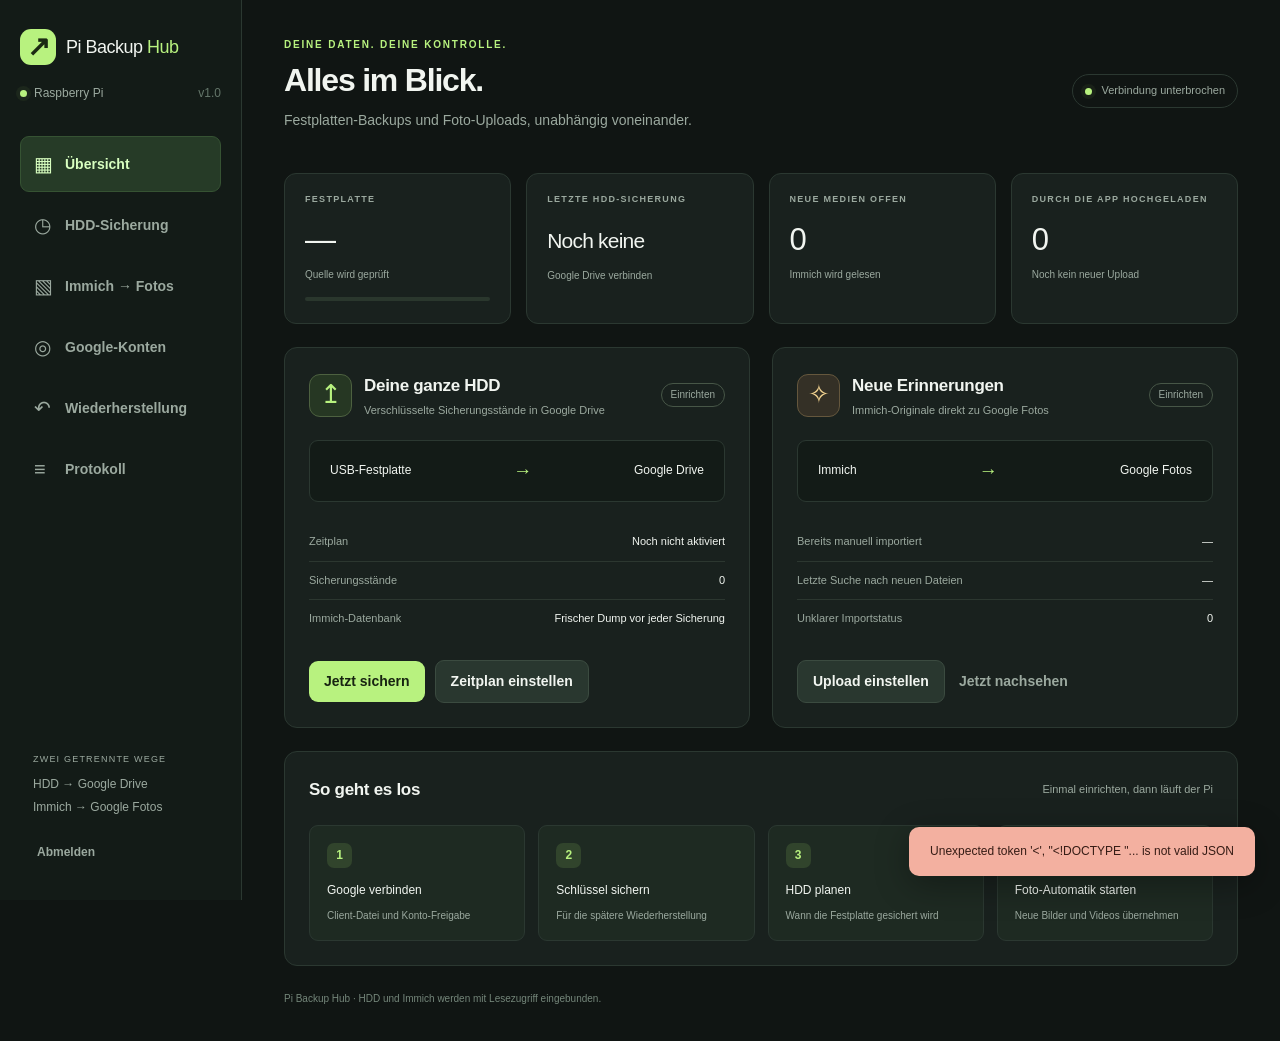
==== templates/index.html @ e3f818fd "Add Pi Backup Hub" ====
<!doctype html>
<html lang="de"><head><meta charset="utf-8"><meta name="viewport" content="width=device-width,initial-scale=1"><meta name="csrf-token" content="{{ csrf }}"><title>Pi Backup Hub</title><link rel="stylesheet" href="/static/style.css"><script src="/static/app.js" defer></script></head>
<body><div class="shell"><aside class="sidebar"><a class="brand" href="/"><span class="brand-mark small">↗</span><span>Pi Backup <b>Hub</b></span></a><div class="server-label"><span class="status-dot"></span> Raspberry Pi <span class="version">v1.0</span></div>
<nav aria-label="Hauptnavigation"><button class="nav-item active" data-tab="overview"><span>▦</span> Übersicht</button><button class="nav-item" data-tab="schedule"><span>◷</span> HDD-Sicherung</button><button class="nav-item" data-tab="photos"><span>▧</span> Immich → Fotos</button><button class="nav-item" data-tab="accounts"><span>◎</span> Google-Konten</button><button class="nav-item" data-tab="recovery"><span>↶</span> Wiederherstellung</button><button class="nav-item" data-tab="activity"><span>≡</span> Protokoll</button></nav>
<div class="sidebar-bottom"><div class="tiny">ZWEI GETRENNTE WEGE</div><p>HDD → Google Drive<br>Immich → Google Fotos</p><button class="text-button" id="logout">Abmelden</button></div></aside>
<main class="main"><header class="page-header"><div><p class="eyebrow">DEINE DATEN. DEINE KONTROLLE.</p><h1 id="page-title">Alles im Blick.</h1><p class="muted" id="page-subtitle">Festplatten-Backups und Foto-Uploads, unabhängig voneinander.</p></div><div class="live-pill"><span class="status-dot"></span><span id="live-status">Verbinde …</span></div></header>
<div id="global-error" class="notice danger" hidden></div>

<section class="tab active" id="tab-overview" aria-label="Übersicht"><div class="stats-grid"><article class="stat"><span class="stat-label">FESTPLATTE</span><strong id="disk-used">—</strong><small id="disk-label">Quelle wird geprüft</small><progress id="disk-progress" max="100" value="0"></progress></article><article class="stat"><span class="stat-label">LETZTE HDD-SICHERUNG</span><strong class="stat-date" id="last-backup">Noch keine</strong><small id="drive-status">Google Drive verbinden</small></article><article class="stat"><span class="stat-label">NEUE MEDIEN OFFEN</span><strong id="photos-pending">0</strong><small id="photos-queue-label">Immich wird gelesen</small></article><article class="stat"><span class="stat-label">DURCH DIE APP HOCHGELADEN</span><strong id="photos-done">0</strong><small id="photos-last">Noch kein neuer Upload</small></article></div>
<div class="two-columns"><article class="panel"><div class="panel-title"><span class="service-icon drive">↥</span><div><h2>Deine ganze HDD</h2><p class="muted">Verschlüsselte Sicherungsstände in Google Drive</p></div><span class="badge" id="drive-badge">Einrichten</span></div><div class="path-flow"><span>USB-Festplatte</span><span class="flow-arrow">→</span><span>Google Drive</span></div><dl class="details"><div><dt>Zeitplan</dt><dd id="schedule-summary">Noch nicht aktiviert</dd></div><div><dt>Sicherungsstände</dt><dd id="snapshot-count">0</dd></div><div><dt>Immich-Datenbank</dt><dd>Frischer Dump vor jeder Sicherung</dd></div></dl><div class="button-row"><button class="primary" data-job="backup" id="backup-now">Jetzt sichern</button><button class="secondary" data-goto="schedule">Zeitplan einstellen</button></div></article>
<article class="panel"><div class="panel-title"><span class="service-icon photos">✧</span><div><h2>Neue Erinnerungen</h2><p class="muted">Immich-Originale direkt zu Google Fotos</p></div><span class="badge" id="photos-badge">Einrichten</span></div><div class="path-flow"><span>Immich</span><span class="flow-arrow">→</span><span>Google Fotos</span></div><dl class="details"><div><dt>Bereits manuell importiert</dt><dd id="baseline-count">—</dd></div><div><dt>Letzte Suche nach neuen Dateien</dt><dd id="last-scan">—</dd></div><div><dt>Unklarer Importstatus</dt><dd id="review-count">0</dd></div></dl><div class="button-row"><button class="secondary" data-goto="photos">Upload einstellen</button><button class="text-button" id="scan-now">Jetzt nachsehen</button></div></article></div>
<article class="panel" id="running-panel" hidden><div class="section-heading"><h2>Aktuelle Aufgabe</h2><button class="danger-button" id="cancel-job">Abbrechen</button></div><p id="running-label"></p><progress id="job-progress" max="100" value="0"></progress><p class="tiny" id="job-progress-text"></p></article>
<article class="panel"><div class="section-heading"><h2>So geht es los</h2><span class="muted tiny">Einmal einrichten, dann läuft der Pi</span></div><div class="setup-steps"><button data-goto="accounts"><span class="step-number">1</span><b>Google verbinden</b><small>Client-Datei und Konto-Freigabe</small></button><button data-goto="recovery"><span class="step-number">2</span><b>Schlüssel sichern</b><small>Für die spätere Wiederherstellung</small></button><button data-goto="schedule"><span class="step-number">3</span><b>HDD planen</b><small>Wann die Festplatte gesichert wird</small></button><button data-goto="photos"><span class="step-number">4</span><b>Foto-Automatik starten</b><small>Neue Bilder und Videos übernehmen</small></button></div></article>
</section>

<section class="tab" id="tab-schedule" aria-label="HDD-Sicherung"><article class="panel"><div class="panel-title"><span class="service-icon drive">↥</span><div><h2>HDD → Google Drive</h2><p class="muted">Jeder Lauf erfasst neue und geänderte Dateien. Ältere Stände bleiben verfügbar.</p></div></div><div class="notice"><span>Quelle</span><code id="source-path">—</code><p>Die HDD wird vollständig gelesen. Zusätzlich werden die Immich-Datenbank, die aktuelle Immich-Konfiguration und die Einstellungen dieser App gesichert.</p></div>
<form id="drive-form"><div class="form-grid"><label class="switch-label full"><input type="checkbox" id="drive-enabled"><span>Geplante HDD-Sicherung aktivieren</span></label><label>Ordner in Google Drive<input id="drive-folder" required maxlength="180" placeholder="Pi-Backup-Hub"></label><label>Zeitzone<select id="timezone"><option>Europe/Berlin</option><option>Europe/Vienna</option><option>Europe/Zurich</option><option>UTC</option></select></label><label>Häufigkeit<select id="drive-schedule"><option value="daily">Täglich</option><option value="weekly">An ausgewählten Wochentagen</option><option value="interval">Alle X Stunden</option></select></label><label id="time-field">Uhrzeit<input id="drive-time" type="time" required></label><label id="interval-field" hidden>Abstand in Stunden<input id="drive-interval" type="number" min="1" max="720"></label><fieldset class="full weekdays" id="weekdays-field" hidden><legend>Wochentage</legend><label><input type="checkbox" value="0">Mo</label><label><input type="checkbox" value="1">Di</label><label><input type="checkbox" value="2">Mi</label><label><input type="checkbox" value="3">Do</label><label><input type="checkbox" value="4">Fr</label><label><input type="checkbox" value="5">Sa</label><label><input type="checkbox" value="6">So</label></fieldset><label>Maximaler Upload (Megabyte pro Sekunde)<input id="drive-limit" type="number" min="0" max="1048.576" step="any"><small>0 = ohne Begrenzung</small></label><label>Ausnahmen, ein Pfad oder Muster pro Zeile<textarea id="drive-exclude" rows="3" placeholder="Beispiel: Jellyfin/Temp/**"></textarea><small>Relativ zum Hauptverzeichnis der HDD. Leer = gesamte HDD.</small></label></div>
<details class="advanced"><summary>Aufbewahrung älterer Sicherungen</summary><p class="muted">Standardmäßig bleiben alle Stände erhalten. Mit dieser Option dürfen ältere Sicherungsstände nach einem erfolgreichen Lauf entfernt werden.</p><label class="switch-label"><input id="retention-enabled" type="checkbox"><span>Alte Sicherungsstände automatisch bereinigen</span></label><div class="form-grid three"><label>Tägliche Stände<input id="keep-daily" type="number" min="1" max="365"></label><label>Wöchentliche Stände<input id="keep-weekly" type="number" min="1" max="104"></label><label>Monatliche Stände<input id="keep-monthly" type="number" min="1" max="120"></label></div></details><div class="button-row"><button class="primary" type="submit">Zeitplan speichern</button><button class="secondary" type="button" data-job="backup">Jetzt sichern</button></div></form></article>
<article class="panel"><div class="section-heading"><h2>Drive-Speicher vorbereiten</h2><span class="badge" id="repository-badge">Noch nicht bereit</span></div><p class="muted">Verbinde zuerst dein Google-Konto und bewahre den Wiederherstellungsschlüssel außerhalb des Pi auf. Danach lässt sich der verschlüsselte Sicherungsspeicher anlegen.</p><div class="button-row"><button class="secondary" data-job="drive_test">Drive-Verbindung testen</button><button class="primary" data-job="init">Sicherungsspeicher vorbereiten</button><button class="text-button" data-goto="recovery">Zum Schlüssel →</button></div></article></section>

<section class="tab" id="tab-photos" aria-label="Immich zu Google Fotos"><div class="notice success"><b>Der vorhandene Bestand bleibt vorgemerkt.</b><p><span id="baseline-note">Die bereits manuell hochgeladenen Dateien</span> werden nicht erneut durch diese App hochgeladen. Neu hinzugekommene Dateien werden auch vor der Google-Anmeldung gesammelt. Google erlaubt der App keinen vollständigen Abgleich mit deinen manuell hochgeladenen Bildern.</p></div>
<article class="panel"><div class="panel-title"><span class="service-icon photos">✧</span><div><h2>Immer die neuen Originale</h2><p class="muted">Eigenständiger Upload, unabhängig vom HDD-Sicherungsplan</p></div></div><form id="photos-form"><div class="form-grid"><label class="switch-label full"><input id="photos-enabled" type="checkbox"><span>Neue Immich-Dateien automatisch zu Google Fotos hochladen</span></label><label>Nach neuen Dateien suchen<select id="photos-poll"><option value="15">Alle 15 Sekunden</option><option value="30">Alle 30 Sekunden</option><option value="60">Jede Minute</option><option value="120">Alle 2 Minuten</option><option value="300">Alle 5 Minuten</option><option value="600">Alle 10 Minuten</option></select></label><label>Maximaler Upload (Megabyte pro Sekunde)<input id="photos-limit" type="number" min="0" max="1048.576" step="any"><small>0 = ohne Begrenzung</small></label><label>Albumname in Google Fotos<input id="photos-album" maxlength="100" required></label><label class="switch-label"><input id="photos-videos" type="checkbox"><span>Auch Videos hochladen</span></label></div><div class="button-row"><button class="primary" type="submit">Foto-Automatik speichern</button><button class="secondary" type="button" id="photos-scan">Jetzt nachsehen</button></div></form><p class="tiny">Originaldateien werden nicht verändert. Unterbrochene Dateiübertragungen können fortgesetzt werden. Löschungen in Immich werden nicht nach Google Fotos übertragen.</p></article>
<article class="panel"><div class="section-heading"><h2>Upload-Warteschlange</h2><div class="button-row compact"><button class="secondary" id="retry-photos">Fehlgeschlagene erneut versuchen</button><button class="secondary" id="reconcile-photos">Google-Status abgleichen</button></div></div><div id="photos-progress-wrap" hidden><p id="photos-progress-label"></p><progress id="photos-progress" max="100" value="0"></progress></div><p class="tiny">Bei einer unklaren Import-Antwort wartet die App auf einen Abgleich, statt dieselbe Datei blind erneut anzulegen.</p><div class="table-wrap"><table><thead><tr><th>Datei</th><th>Status</th><th>Hinweis</th></tr></thead><tbody id="media-table"><tr><td colspan="3" class="empty">Noch keine neuen Dateien.</td></tr></tbody></table></div></article></section>

<section class="tab" id="tab-accounts" aria-label="Google-Konten"><article class="panel"><div class="section-heading"><h2>1. Eigenen Google-Client vorbereiten</h2><span class="badge" id="client-badge">Noch nicht eingerichtet</span></div><p class="muted">Dein Handy-Konto kann so bleiben. Die Anmeldung erfolgt einmal auf einem Computer mit dem Google-Konto, dessen Speicher du verwenden möchtest.</p><details class="guide" open><summary>Anleitung für die Google-Client-Datei</summary><ol><li>Öffne die <a href="https://console.cloud.google.com/projectcreate" target="_blank" rel="noopener noreferrer">Google Cloud Console</a> und erstelle ein eigenes Projekt, zum Beispiel „Pi Backup Hub“.</li><li>Aktiviere in diesem Projekt die <a href="https://console.cloud.google.com/apis/library/drive.googleapis.com" target="_blank" rel="noopener noreferrer">Google Drive API</a> und die <a href="https://console.cloud.google.com/apis/library/photoslibrary.googleapis.com" target="_blank" rel="noopener noreferrer">Photos Library API</a>.</li><li>Richte unter „Google Auth Platform“ den Zustimmungsbildschirm für deine eigene App ein. Falls das Projekt im Testmodus ist, füge dein gewünschtes Google-Konto als Testnutzer hinzu.</li><li>Erstelle unter „Clients“ einen OAuth-Client vom Typ <b>Desktop-App</b> und lade dessen JSON-Datei herunter.</li><li>Wähle diese Datei unten aus. Sie wird ausschließlich in deiner Backup-App gespeichert. Für Drive wird nur Zugriff auf Dateien angefordert, die diese App selbst erstellt.</li><li>Für den dauerhaften Betrieb muss die Google-App passend freigegeben sein. Im OAuth-Testmodus können Freigaben nach sieben Tagen ablaufen. Eventuelle Prüfungen und Zugriffsbeschränkungen zeigt Google im Projekt an.</li></ol></details><label class="file-label">Google-Client-JSON auswählen<input id="client-file" type="file" accept=".json,application/json"></label><p class="tiny" id="client-info"></p></article>
<div class="two-columns"><article class="panel"><div class="panel-title"><span class="service-icon drive">↥</span><div><h2>2. Google Drive verbinden</h2><p class="muted" id="drive-account">Noch kein Konto verbunden</p></div></div><p>Hier werden die verschlüsselten HDD-Sicherungen gespeichert.</p><button class="primary oauth-button" data-purpose="drive">Anmeldehelfer herunterladen</button><button class="text-button disconnect" data-purpose="drive">Verbindung trennen</button></article><article class="panel"><div class="panel-title"><span class="service-icon photos">✧</span><div><h2>3. Google Fotos verbinden</h2><p class="muted" id="photos-account">Noch kein Konto verbunden</p></div></div><p>Hier landen neue Immich-Fotos und -Videos in Originalqualität.</p><button class="primary oauth-button" data-purpose="photos">Anmeldehelfer herunterladen</button><button class="text-button disconnect" data-purpose="photos">Verbindung trennen</button></article></div>
<div class="notice"><b>Den heruntergeladenen Anmeldehelfer auf diesem Computer mit Python 3 öffnen.</b><p>Er öffnet deinen normalen Browser für die Google-Freigabe. Dein Google-Passwort wird ausschließlich bei Google eingegeben. Nach erfolgreicher Anmeldung erscheint die Verbindung hier automatisch. Du kannst für beide Verbindungen dasselbe Google-Konto mit deinem zusätzlichen Speicher auswählen.</p></div></section>

<section class="tab" id="tab-recovery" aria-label="Wiederherstellung"><article class="panel"><div class="panel-title"><span class="service-icon key">◇</span><div><h2>Dein Wiederherstellungsschlüssel</h2><p class="muted">Außerhalb des Raspberry Pi aufbewahren</p></div><span class="badge" id="key-badge">Noch bestätigen</span></div><p>Die Drive-Sicherungen sind verschlüsselt. Mit diesem Schlüssel kannst du sie später auf einem anderen Rechner öffnen. Ohne ihn lassen sie sich nicht entschlüsseln.</p><div class="button-row"><a class="button primary" href="/api/recovery-key" download>Schlüssel herunterladen</a><button class="secondary" id="key-saved">Ich habe den Schlüssel separat gespeichert</button></div></article>
<article class="panel"><div class="section-heading"><h2>Sicherungsstände</h2><div class="button-row compact"><button class="secondary" data-job="snapshots">Liste aktualisieren</button><button class="secondary" data-job="check">Backup prüfen</button><button class="secondary" data-job="restore_test">Testweise zurückholen</button></div></div><p class="muted">„Testweise zurückholen“ lädt nur den Immich-Datenbank-Dump in einen neuen Testordner auf dem Pi und prüft das Archiv. Es wird keine laufende Datenbank überschrieben.</p><p class="tiny" id="last-check"></p><div class="table-wrap"><table><thead><tr><th>Datum</th><th>Stand</th><th>Gerät</th></tr></thead><tbody id="snapshots-table"><tr><td colspan="3" class="empty">Noch keine Sicherungsstände geladen.</td></tr></tbody></table></div></article>
<article class="panel"><h2>App-Passwort ändern</h2><form id="password-form"><div class="form-grid"><label>Bisheriges Passwort<input id="current-password" type="password" autocomplete="current-password" required></label><label>Neues Passwort<input id="new-password" type="password" autocomplete="new-password" minlength="12" maxlength="200" required></label></div><button class="secondary" type="submit">Passwort ändern</button></form></article></section>

<section class="tab" id="tab-activity" aria-label="Protokoll"><article class="panel"><div class="section-heading"><h2>Aufgabenverlauf</h2><button class="secondary" id="refresh-state">Aktualisieren</button></div><div class="table-wrap"><table><thead><tr><th>Aufgabe</th><th>Status</th><th>Zeit</th><th>Ergebnis</th></tr></thead><tbody id="jobs-table"></tbody></table></div></article><article class="panel"><div class="section-heading"><h2>Protokoll</h2><button class="secondary" id="refresh-logs">Neu laden</button></div><pre id="log-output" class="log-output">Noch keine Einträge geladen.</pre></article></section>
<footer>Pi Backup Hub · HDD und Immich werden mit Lesezugriff eingebunden. <span id="footer-time"></span></footer></main></div><div class="toast" id="toast" role="status" hidden></div></body></html>
---- static/style.css ----
:root{color-scheme:dark;--bg:#101513;--panel:#19211e;--panel2:#1e2823;--line:#2b3831;--text:#f1f5f0;--muted:#9ba99f;--accent:#b8f27f;--accent2:#d8ffc0;--red:#ffb1a5;--amber:#f1d393}*{box-sizing:border-box}body{margin:0;font-family:Inter,"Segoe UI",Arial,sans-serif;background:var(--bg);color:var(--text);font-size:14px;line-height:1.6}a{color:var(--accent);text-decoration:none}a:hover{text-decoration:underline}button,input,select,textarea{font:inherit}button,.button{cursor:pointer;border:0;border-radius:9px;padding:10px 15px;display:inline-flex;align-items:center;justify-content:center;gap:9px;font-weight:600;line-height:1.5;transition:background .15s,color .15s}button:disabled{opacity:.4;cursor:not-allowed}button:hover:not(:disabled),.button:hover{filter:brightness(1.08);text-decoration:none}button:focus-visible,a:focus-visible,input:focus-visible,select:focus-visible,textarea:focus-visible{outline:2px solid var(--accent);outline-offset:3px}.primary{background:var(--accent);color:#172311}.secondary{background:#29372f;color:var(--text);border:1px solid #3b4b40}.text-button{background:transparent;color:var(--muted);padding-left:4px;padding-right:4px}.danger-button{background:#422b26;color:var(--red);border:1px solid #765048}.wide{width:100%}.shell{display:flex;min-height:100vh}.sidebar{width:242px;flex:0 0 242px;background:#131b17;border-right:1px solid var(--line);padding:29px 20px;position:fixed;inset:0 auto 0 0;display:flex;flex-direction:column}.brand{display:flex;align-items:center;gap:10px;color:var(--text);font-size:18px;letter-spacing:-.5px}.brand:hover{text-decoration:none}.brand b{font-weight:400;color:var(--accent)}.brand-mark{height:52px;width:52px;border-radius:15px;background:var(--accent);color:#1b2a13;font-size:38px;font-weight:700;display:flex;align-items:center;justify-content:center;line-height:1}.brand-mark.small{height:36px;width:36px;border-radius:11px;font-size:28px}.server-label{display:flex;align-items:center;gap:7px;color:var(--muted);font-size:12px;margin:19px 0 33px}.status-dot{display:inline-block;height:7px;width:7px;flex-shrink:0;background:var(--accent);border-radius:50%;box-shadow:0 0 0 4px #b8f27f0d}.version{margin-left:auto;color:#64766a}nav{display:flex;flex-direction:column;gap:5px}.nav-item{background:none;color:var(--muted);text-align:left;justify-content:flex-start;padding:12px 13px;border:1px solid transparent}.nav-item span{font-size:20px;width:22px;font-weight:400}.nav-item.active{color:var(--accent2);background:#263b27;border-color:#365333}.nav-item:hover{background:#202c24}.sidebar-bottom{margin-top:auto;padding:25px 13px 0;color:var(--muted);font-size:12px}.sidebar-bottom .tiny{font-size:9px;letter-spacing:1.2px}.sidebar-bottom p{line-height:1.9}.main{margin-left:242px;width:calc(100% - 242px);max-width:1640px;padding:37px 42px 20px}.page-header{display:flex;justify-content:space-between;gap:20px;align-items:center;margin-bottom:28px}.eyebrow{font-size:10px;letter-spacing:1.8px;color:var(--accent);font-weight:700;margin:0 0 7px}h1{font-size:32px;letter-spacing:-1.2px;line-height:1.25;margin:0 0 9px;font-weight:600}h2{font-size:17px;letter-spacing:-.3px;margin:0 0 3px;font-weight:600}p{margin:6px 0 14px}.muted{color:var(--muted)}.tiny{font-size:11px;color:var(--muted);line-height:1.7}.live-pill{display:flex;align-items:center;gap:9px;white-space:nowrap;border:1px solid var(--line);padding:7px 12px;border-radius:30px;font-size:11px;color:var(--muted)}.tab{display:none}.tab.active{display:block}.stats-grid{display:grid;grid-template-columns:repeat(4,minmax(0,1fr));gap:15px;margin-bottom:23px}.stat{background:var(--panel);border:1px solid var(--line);border-radius:12px;padding:18px 20px;min-height:147px}.stat-label{font-size:9px;letter-spacing:1.3px;color:var(--muted);display:block;font-weight:600}.stat strong{display:block;font-size:31px;line-height:1.25;font-weight:500;letter-spacing:-.8px;margin:14px 0 7px}.stat strong.stat-date{font-size:21px;line-height:1.9}.stat small{display:block;color:var(--muted);font-size:10px}.stat progress{height:4px;margin-top:12px}.two-columns{display:grid;grid-template-columns:1fr 1fr;gap:22px}.panel{border:1px solid var(--line);border-radius:13px;background:var(--panel);padding:24px;margin-bottom:23px;min-width:0}.panel-title{display:flex;align-items:center;gap:12px;margin-bottom:21px}.panel-title>div{min-width:0}.panel-title p{font-size:11px;line-height:1.5;margin:3px 0 0}.service-icon{height:43px;width:43px;flex-shrink:0;display:flex;align-items:center;justify-content:center;border:1px solid #4d6140;border-radius:11px;color:var(--accent);font-size:26px;background:#263723}.service-icon.photos{background:#343026;color:#f2d390;border-color:#65573d}.service-icon.key{background:#2d2a3c;color:#d6c3ff;border-color:#53496c}.badge{margin-left:auto;border:1px solid #475647;border-radius:25px;padding:3px 9px;font-size:10px;white-space:nowrap;color:var(--muted);font-weight:500}.badge.good{background:#2c4325;color:var(--accent2);border-color:#4e703a}.badge.warn{background:#423a25;color:var(--amber);border-color:#6b5c33}.path-flow{display:flex;align-items:center;justify-content:space-between;background:#131b17;border:1px solid var(--line);border-radius:9px;padding:15px 20px;font-size:12px;margin-bottom:21px}.flow-arrow{font-size:19px;color:var(--accent)}.details{margin:0 0 22px;font-size:11px}.details>div{display:flex;justify-content:space-between;gap:15px;border-bottom:1px solid #2c3730;padding:10px 0}.details>div:last-child{border:0}.details dt{color:var(--muted)}.details dd{margin:0;text-align:right}.button-row{display:flex;align-items:center;flex-wrap:wrap;gap:10px}.compact{gap:7px}.compact button{padding:7px 10px;font-size:11px}.section-heading{display:flex;align-items:center;justify-content:space-between;gap:18px;margin-bottom:15px}.section-heading h2{margin:0}.setup-steps{display:grid;grid-template-columns:repeat(4,1fr);gap:13px;margin-top:22px}.setup-steps button{flex-direction:column;align-items:flex-start;background:#1e2a22;color:var(--text);padding:17px;border:1px solid var(--line);text-align:left}.step-number{height:25px;width:25px;border-radius:7px;background:#31442c;color:var(--accent);font-size:12px;display:flex;align-items:center;justify-content:center;margin-bottom:4px}.setup-steps b{font-size:12px;font-weight:500}.setup-steps small{font-size:10px;color:var(--muted);font-weight:400}.notice{border:1px solid #3d5546;background:#1d3025;border-radius:10px;padding:15px 18px;margin-bottom:23px;font-size:12px;color:#c8dacb}.notice span{display:block;color:var(--muted);font-size:10px;text-transform:uppercase;letter-spacing:1px}.notice code{display:block;word-break:break-all;color:var(--text);padding-top:3px}.notice p:last-child{margin-bottom:0}.notice.danger{border-color:#795046;background:#3d2824;color:var(--red)}.notice.success{border-color:#4b6242;background:#233322}.form-grid{display:grid;grid-template-columns:1fr 1fr;gap:20px 25px;margin:23px 0}.form-grid.three{grid-template-columns:repeat(3,1fr)}label{display:flex;flex-direction:column;gap:7px;font-size:12px;color:#d4dfd5}input,select,textarea{background:#101914;border:1px solid #3a4a3f;border-radius:7px;color:var(--text);padding:10px 12px;width:100%;min-width:0}input:disabled,select:disabled{opacity:.5}label small{color:var(--muted);font-size:10px}input[type=checkbox]{width:16px;height:16px;accent-color:var(--accent);margin:0;flex-shrink:0}.switch-label{display:flex;flex-direction:row;align-items:center;gap:11px;padding:8px 0}.full{grid-column:1/-1}textarea{resize:vertical}fieldset{border:1px solid var(--line);border-radius:8px;padding:13px 15px}.weekdays{display:flex;gap:20px;flex-wrap:wrap}.weekdays label{display:flex;align-items:center;flex-direction:row;gap:8px}legend{font-size:11px;color:var(--muted);padding:0 6px}.advanced{border-top:1px solid var(--line);padding-top:17px;margin-bottom:22px}summary{cursor:pointer;font-weight:500;font-size:12px}.advanced p{font-size:11px}.guide{background:#131c17;padding:16px 20px;border:1px solid var(--line);border-radius:9px;margin:18px 0 21px}.guide ol{padding-left:21px;font-size:12px;color:#bccac0}.guide li{padding-left:5px;margin:10px 0}.file-label{max-width:600px}.file-label input{margin-top:4px}.table-wrap{overflow-x:auto}table{width:100%;border-collapse:collapse;font-size:11px}th{text-align:left;color:var(--muted);font-size:9px;text-transform:uppercase;letter-spacing:1px;font-weight:500;padding:10px 12px;border-bottom:1px solid var(--line)}td{border-bottom:1px solid #28342c;padding:13px 12px;vertical-align:top;max-width:480px;overflow-wrap:anywhere}tr:last-child td{border:0}.empty{text-align:center;color:var(--muted);padding:26px}.log-output{background:#101713;color:#b6d0b8;border:1px solid #2c3d2f;padding:16px;border-radius:9px;max-height:560px;overflow:auto;white-space:pre-wrap;overflow-wrap:anywhere;font-size:11px;line-height:1.9}.status-text.success,.status-text.uploaded{color:var(--accent)}.status-text.failed,.status-text.unsupported,.status-text.needs_review{color:var(--red)}.status-text.running,.status-text.retry,.status-text.uploading{color:var(--amber)}progress{width:100%;height:7px;border:0;border-radius:10px;overflow:hidden;background:#2a372d}progress::-webkit-progress-bar{background:#2a372d}progress::-webkit-progress-value{background:var(--accent);border-radius:10px}progress::-moz-progress-bar{background:var(--accent)}footer{font-size:10px;color:#74867a;padding:2px 0 14px;display:flex;gap:15px;justify-content:space-between}.toast{position:fixed;bottom:24px;right:25px;max-width:440px;background:var(--accent);color:#1a2a13;padding:15px 21px;border-radius:10px;box-shadow:0 8px 35px #0005;font-size:12px;z-index:5}.toast.error{background:#f3b0a0;color:#361c15}.login-page{display:flex;align-items:center;justify-content:center;min-height:100vh;background:radial-gradient(ellipse at 50% 0%,#28442b44,transparent 60%),var(--bg);padding:24px}.login-card{max-width:430px;width:100%;border:1px solid var(--line);padding:36px;border-radius:18px;background:#17201b}.login-card .brand-mark{margin-bottom:25px}.login-card h1{font-size:30px}.login-card .muted{font-size:12px;margin-bottom:25px}.login-card form{display:grid;gap:17px}.login-card .tiny{margin:22px 0 0}.form-error{font-size:12px;color:var(--red);margin:0}[hidden]{display:none!important}@media(min-width:1600px){.main{padding-top:45px}}@media(max-width:1180px){.sidebar{width:208px;flex-basis:208px;padding:27px 14px}.main{margin-left:208px;width:calc(100% - 208px);padding:30px 25px}.stats-grid{grid-template-columns:1fr 1fr}.panel-title{gap:9px}.panel-title .badge{font-size:9px;padding:3px 6px}.two-columns{gap:15px}.panel{padding:20px}.setup-steps{grid-template-columns:1fr 1fr}}@media(max-width:800px){.sidebar{position:relative;width:100%;padding:17px 20px;border-right:0;border-bottom:1px solid var(--line)}.shell{display:block}.brand{font-size:19px}.server-label,.sidebar-bottom{display:none}nav{margin-top:17px;display:flex;flex-direction:row;overflow-x:auto;gap:4px}.nav-item{white-space:nowrap;font-size:11px;padding:8px 10px}.nav-item span{display:none}.main{margin:0;width:100%;padding:27px 19px}.page-header{align-items:flex-start;margin-bottom:24px}h1{font-size:27px}.page-header .muted{font-size:11px}.live-pill{font-size:9px;padding:6px 9px;margin-top:3px}.two-columns{grid-template-columns:1fr;gap:0}.stat{padding:15px;min-height:132px}.stat strong{font-size:28px}.stat strong.stat-date{font-size:18px}.section-heading{flex-wrap:wrap}.form-grid{grid-template-columns:1fr;gap:17px}.form-grid.three{grid-template-columns:1fr 1fr 1fr}.panel-title p{font-size:10px}.panel-title h2{font-size:15px}.setup-steps{gap:9px}.setup-steps button{padding:13px}.stats-grid{gap:10px}.badge{font-size:9px}.button-row{gap:8px}.button-row button,.button{font-size:11px}footer{display:block;font-size:9px}.toast{left:19px;right:19px;bottom:18px;max-width:none}.weekdays{gap:13px}.guide{padding:14px}.guide ol{padding-left:17px}.login-card{padding:28px}}

.stat strong .storage-unit{display:block;font-size:13px;line-height:1.4;letter-spacing:0;color:var(--muted);margin-top:3px}
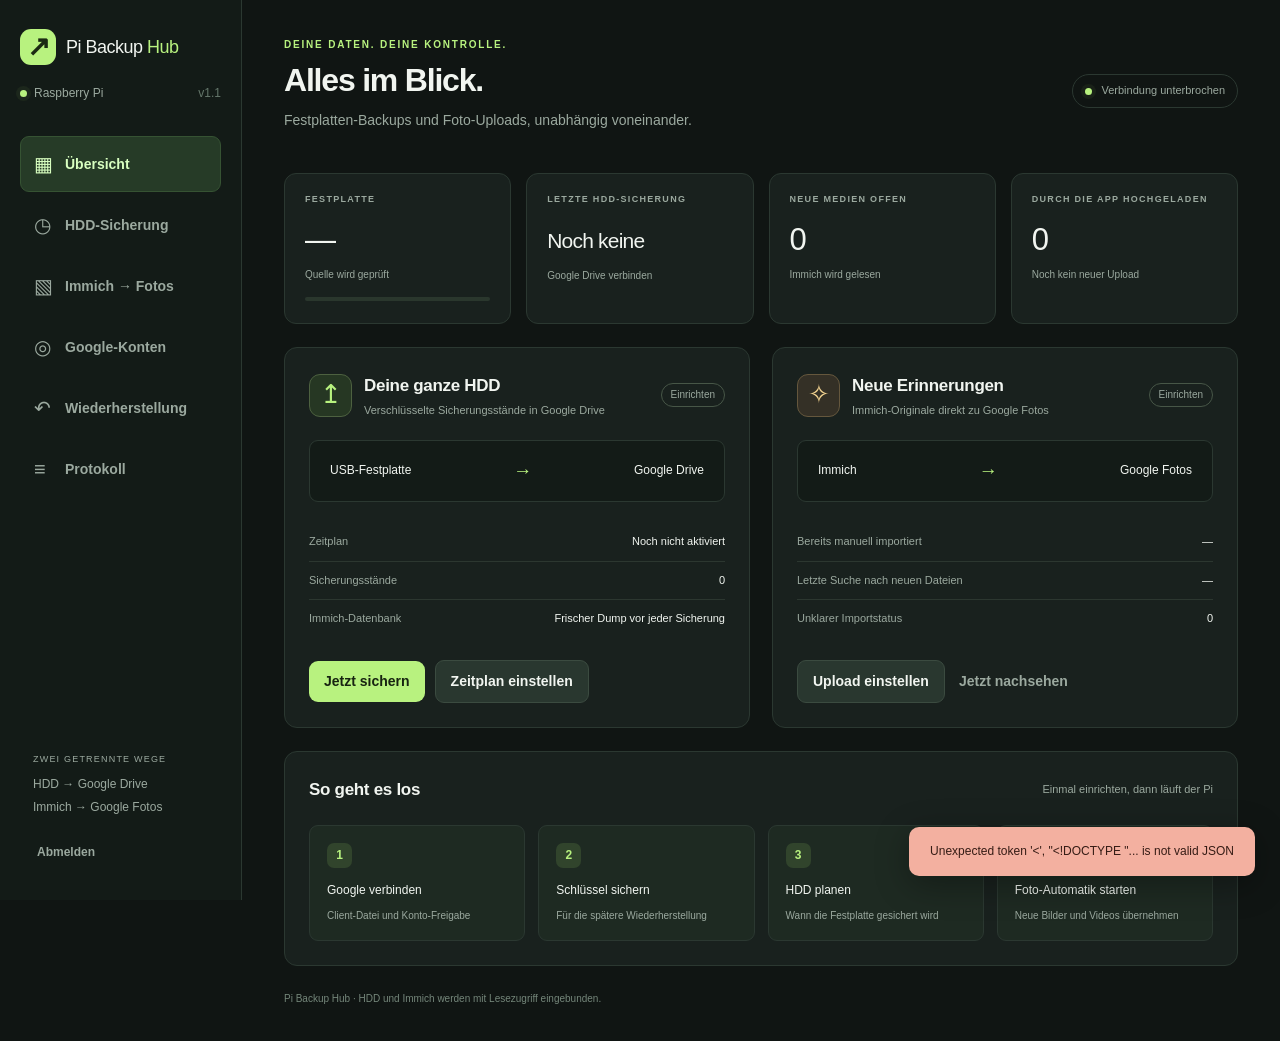
==== commit 7914c3dc: "Add backup progress estimates and pause controls" ====
--- a/templates/index.html
+++ b/templates/index.html
@@ -1,15 +1,20 @@
 <!doctype html>
-<html lang="de"><head><meta charset="utf-8"><meta name="viewport" content="width=device-width,initial-scale=1"><meta name="csrf-token" content="{{ csrf }}"><title>Pi Backup Hub</title><link rel="stylesheet" href="/static/style.css"><script src="/static/app.js" defer></script></head>
-<body><div class="shell"><aside class="sidebar"><a class="brand" href="/"><span class="brand-mark small">↗</span><span>Pi Backup <b>Hub</b></span></a><div class="server-label"><span class="status-dot"></span> Raspberry Pi <span class="version">v1.0</span></div>
+<html lang="de"><head><meta charset="utf-8"><meta name="viewport" content="width=device-width,initial-scale=1"><meta name="csrf-token" content="{{ csrf }}"><title>Pi Backup Hub</title><link rel="stylesheet" href="/static/style.css"><script src="/static/progress.js" defer></script><script src="/static/app.js" defer></script></head>
+<body><div class="shell"><aside class="sidebar"><a class="brand" href="/"><span class="brand-mark small">↗</span><span>Pi Backup <b>Hub</b></span></a><div class="server-label"><span class="status-dot"></span> Raspberry Pi <span class="version">v1.1</span></div>
 <nav aria-label="Hauptnavigation"><button class="nav-item active" data-tab="overview"><span>▦</span> Übersicht</button><button class="nav-item" data-tab="schedule"><span>◷</span> HDD-Sicherung</button><button class="nav-item" data-tab="photos"><span>▧</span> Immich → Fotos</button><button class="nav-item" data-tab="accounts"><span>◎</span> Google-Konten</button><button class="nav-item" data-tab="recovery"><span>↶</span> Wiederherstellung</button><button class="nav-item" data-tab="activity"><span>≡</span> Protokoll</button></nav>
 <div class="sidebar-bottom"><div class="tiny">ZWEI GETRENNTE WEGE</div><p>HDD → Google Drive<br>Immich → Google Fotos</p><button class="text-button" id="logout">Abmelden</button></div></aside>
 <main class="main"><header class="page-header"><div><p class="eyebrow">DEINE DATEN. DEINE KONTROLLE.</p><h1 id="page-title">Alles im Blick.</h1><p class="muted" id="page-subtitle">Festplatten-Backups und Foto-Uploads, unabhängig voneinander.</p></div><div class="live-pill"><span class="status-dot"></span><span id="live-status">Verbinde …</span></div></header>
 <div id="global-error" class="notice danger" hidden></div>
 
 <section class="tab active" id="tab-overview" aria-label="Übersicht"><div class="stats-grid"><article class="stat"><span class="stat-label">FESTPLATTE</span><strong id="disk-used">—</strong><small id="disk-label">Quelle wird geprüft</small><progress id="disk-progress" max="100" value="0"></progress></article><article class="stat"><span class="stat-label">LETZTE HDD-SICHERUNG</span><strong class="stat-date" id="last-backup">Noch keine</strong><small id="drive-status">Google Drive verbinden</small></article><article class="stat"><span class="stat-label">NEUE MEDIEN OFFEN</span><strong id="photos-pending">0</strong><small id="photos-queue-label">Immich wird gelesen</small></article><article class="stat"><span class="stat-label">DURCH DIE APP HOCHGELADEN</span><strong id="photos-done">0</strong><small id="photos-last">Noch kein neuer Upload</small></article></div>
+<article class="panel backup-progress-panel" id="running-panel" hidden>
+<div class="section-heading"><div><p class="eyebrow">AKTUELLE AUFGABE</p><h2 id="running-label">HDD sichern</h2></div><div class="button-row"><button class="secondary" id="pause-job">Pausieren</button><button class="primary" id="resume-job" hidden>Fortsetzen</button><button class="danger-button" id="cancel-job">Abbrechen</button></div></div>
+<div class="backup-progress-heading"><strong id="job-percent">—</strong><span class="badge" id="job-phase">Wird vorbereitet</span></div>
+<progress id="job-progress" max="100" value="0" aria-label="Fortschritt der Sicherung"></progress><p class="tiny" id="job-progress-text"></p>
+<div class="backup-metrics" id="backup-metrics"><div><span>Upload der App</span><strong id="backup-speed">—</strong><small>Megabyte pro Sekunde · inkl. Foto-Uploads</small></div><div><span>Restzeit · geschätzt</span><strong id="backup-remaining">Wird berechnet</strong></div><div><span>Voraussichtlich fertig</span><strong id="backup-finish">Wird berechnet</strong></div><div><span>Quelldaten verarbeitet</span><strong id="backup-processed">—</strong></div></div>
+<p class="tiny" id="backup-note" role="status"></p></article>
 <div class="two-columns"><article class="panel"><div class="panel-title"><span class="service-icon drive">↥</span><div><h2>Deine ganze HDD</h2><p class="muted">Verschlüsselte Sicherungsstände in Google Drive</p></div><span class="badge" id="drive-badge">Einrichten</span></div><div class="path-flow"><span>USB-Festplatte</span><span class="flow-arrow">→</span><span>Google Drive</span></div><dl class="details"><div><dt>Zeitplan</dt><dd id="schedule-summary">Noch nicht aktiviert</dd></div><div><dt>Sicherungsstände</dt><dd id="snapshot-count">0</dd></div><div><dt>Immich-Datenbank</dt><dd>Frischer Dump vor jeder Sicherung</dd></div></dl><div class="button-row"><button class="primary" data-job="backup" id="backup-now">Jetzt sichern</button><button class="secondary" data-goto="schedule">Zeitplan einstellen</button></div></article>
 <article class="panel"><div class="panel-title"><span class="service-icon photos">✧</span><div><h2>Neue Erinnerungen</h2><p class="muted">Immich-Originale direkt zu Google Fotos</p></div><span class="badge" id="photos-badge">Einrichten</span></div><div class="path-flow"><span>Immich</span><span class="flow-arrow">→</span><span>Google Fotos</span></div><dl class="details"><div><dt>Bereits manuell importiert</dt><dd id="baseline-count">—</dd></div><div><dt>Letzte Suche nach neuen Dateien</dt><dd id="last-scan">—</dd></div><div><dt>Unklarer Importstatus</dt><dd id="review-count">0</dd></div></dl><div class="button-row"><button class="secondary" data-goto="photos">Upload einstellen</button><button class="text-button" id="scan-now">Jetzt nachsehen</button></div></article></div>
-<article class="panel" id="running-panel" hidden><div class="section-heading"><h2>Aktuelle Aufgabe</h2><button class="danger-button" id="cancel-job">Abbrechen</button></div><p id="running-label"></p><progress id="job-progress" max="100" value="0"></progress><p class="tiny" id="job-progress-text"></p></article>
 <article class="panel"><div class="section-heading"><h2>So geht es los</h2><span class="muted tiny">Einmal einrichten, dann läuft der Pi</span></div><div class="setup-steps"><button data-goto="accounts"><span class="step-number">1</span><b>Google verbinden</b><small>Client-Datei und Konto-Freigabe</small></button><button data-goto="recovery"><span class="step-number">2</span><b>Schlüssel sichern</b><small>Für die spätere Wiederherstellung</small></button><button data-goto="schedule"><span class="step-number">3</span><b>HDD planen</b><small>Wann die Festplatte gesichert wird</small></button><button data-goto="photos"><span class="step-number">4</span><b>Foto-Automatik starten</b><small>Neue Bilder und Videos übernehmen</small></button></div></article>
 </section>
 
--- a/static/style.css
+++ b/static/style.css
@@ -1,3 +1,5 @@
 :root{color-scheme:dark;--bg:#101513;--panel:#19211e;--panel2:#1e2823;--line:#2b3831;--text:#f1f5f0;--muted:#9ba99f;--accent:#b8f27f;--accent2:#d8ffc0;--red:#ffb1a5;--amber:#f1d393}*{box-sizing:border-box}body{margin:0;font-family:Inter,"Segoe UI",Arial,sans-serif;background:var(--bg);color:var(--text);font-size:14px;line-height:1.6}a{color:var(--accent);text-decoration:none}a:hover{text-decoration:underline}button,input,select,textarea{font:inherit}button,.button{cursor:pointer;border:0;border-radius:9px;padding:10px 15px;display:inline-flex;align-items:center;justify-content:center;gap:9px;font-weight:600;line-height:1.5;transition:background .15s,color .15s}button:disabled{opacity:.4;cursor:not-allowed}button:hover:not(:disabled),.button:hover{filter:brightness(1.08);text-decoration:none}button:focus-visible,a:focus-visible,input:focus-visible,select:focus-visible,textarea:focus-visible{outline:2px solid var(--accent);outline-offset:3px}.primary{background:var(--accent);color:#172311}.secondary{background:#29372f;color:var(--text);border:1px solid #3b4b40}.text-button{background:transparent;color:var(--muted);padding-left:4px;padding-right:4px}.danger-button{background:#422b26;color:var(--red);border:1px solid #765048}.wide{width:100%}.shell{display:flex;min-height:100vh}.sidebar{width:242px;flex:0 0 242px;background:#131b17;border-right:1px solid var(--line);padding:29px 20px;position:fixed;inset:0 auto 0 0;display:flex;flex-direction:column}.brand{display:flex;align-items:center;gap:10px;color:var(--text);font-size:18px;letter-spacing:-.5px}.brand:hover{text-decoration:none}.brand b{font-weight:400;color:var(--accent)}.brand-mark{height:52px;width:52px;border-radius:15px;background:var(--accent);color:#1b2a13;font-size:38px;font-weight:700;display:flex;align-items:center;justify-content:center;line-height:1}.brand-mark.small{height:36px;width:36px;border-radius:11px;font-size:28px}.server-label{display:flex;align-items:center;gap:7px;color:var(--muted);font-size:12px;margin:19px 0 33px}.status-dot{display:inline-block;height:7px;width:7px;flex-shrink:0;background:var(--accent);border-radius:50%;box-shadow:0 0 0 4px #b8f27f0d}.version{margin-left:auto;color:#64766a}nav{display:flex;flex-direction:column;gap:5px}.nav-item{background:none;color:var(--muted);text-align:left;justify-content:flex-start;padding:12px 13px;border:1px solid transparent}.nav-item span{font-size:20px;width:22px;font-weight:400}.nav-item.active{color:var(--accent2);background:#263b27;border-color:#365333}.nav-item:hover{background:#202c24}.sidebar-bottom{margin-top:auto;padding:25px 13px 0;color:var(--muted);font-size:12px}.sidebar-bottom .tiny{font-size:9px;letter-spacing:1.2px}.sidebar-bottom p{line-height:1.9}.main{margin-left:242px;width:calc(100% - 242px);max-width:1640px;padding:37px 42px 20px}.page-header{display:flex;justify-content:space-between;gap:20px;align-items:center;margin-bottom:28px}.eyebrow{font-size:10px;letter-spacing:1.8px;color:var(--accent);font-weight:700;margin:0 0 7px}h1{font-size:32px;letter-spacing:-1.2px;line-height:1.25;margin:0 0 9px;font-weight:600}h2{font-size:17px;letter-spacing:-.3px;margin:0 0 3px;font-weight:600}p{margin:6px 0 14px}.muted{color:var(--muted)}.tiny{font-size:11px;color:var(--muted);line-height:1.7}.live-pill{display:flex;align-items:center;gap:9px;white-space:nowrap;border:1px solid var(--line);padding:7px 12px;border-radius:30px;font-size:11px;color:var(--muted)}.tab{display:none}.tab.active{display:block}.stats-grid{display:grid;grid-template-columns:repeat(4,minmax(0,1fr));gap:15px;margin-bottom:23px}.stat{background:var(--panel);border:1px solid var(--line);border-radius:12px;padding:18px 20px;min-height:147px}.stat-label{font-size:9px;letter-spacing:1.3px;color:var(--muted);display:block;font-weight:600}.stat strong{display:block;font-size:31px;line-height:1.25;font-weight:500;letter-spacing:-.8px;margin:14px 0 7px}.stat strong.stat-date{font-size:21px;line-height:1.9}.stat small{display:block;color:var(--muted);font-size:10px}.stat progress{height:4px;margin-top:12px}.two-columns{display:grid;grid-template-columns:1fr 1fr;gap:22px}.panel{border:1px solid var(--line);border-radius:13px;background:var(--panel);padding:24px;margin-bottom:23px;min-width:0}.panel-title{display:flex;align-items:center;gap:12px;margin-bottom:21px}.panel-title>div{min-width:0}.panel-title p{font-size:11px;line-height:1.5;margin:3px 0 0}.service-icon{height:43px;width:43px;flex-shrink:0;display:flex;align-items:center;justify-content:center;border:1px solid #4d6140;border-radius:11px;color:var(--accent);font-size:26px;background:#263723}.service-icon.photos{background:#343026;color:#f2d390;border-color:#65573d}.service-icon.key{background:#2d2a3c;color:#d6c3ff;border-color:#53496c}.badge{margin-left:auto;border:1px solid #475647;border-radius:25px;padding:3px 9px;font-size:10px;white-space:nowrap;color:var(--muted);font-weight:500}.badge.good{background:#2c4325;color:var(--accent2);border-color:#4e703a}.badge.warn{background:#423a25;color:var(--amber);border-color:#6b5c33}.path-flow{display:flex;align-items:center;justify-content:space-between;background:#131b17;border:1px solid var(--line);border-radius:9px;padding:15px 20px;font-size:12px;margin-bottom:21px}.flow-arrow{font-size:19px;color:var(--accent)}.details{margin:0 0 22px;font-size:11px}.details>div{display:flex;justify-content:space-between;gap:15px;border-bottom:1px solid #2c3730;padding:10px 0}.details>div:last-child{border:0}.details dt{color:var(--muted)}.details dd{margin:0;text-align:right}.button-row{display:flex;align-items:center;flex-wrap:wrap;gap:10px}.compact{gap:7px}.compact button{padding:7px 10px;font-size:11px}.section-heading{display:flex;align-items:center;justify-content:space-between;gap:18px;margin-bottom:15px}.section-heading h2{margin:0}.setup-steps{display:grid;grid-template-columns:repeat(4,1fr);gap:13px;margin-top:22px}.setup-steps button{flex-direction:column;align-items:flex-start;background:#1e2a22;color:var(--text);padding:17px;border:1px solid var(--line);text-align:left}.step-number{height:25px;width:25px;border-radius:7px;background:#31442c;color:var(--accent);font-size:12px;display:flex;align-items:center;justify-content:center;margin-bottom:4px}.setup-steps b{font-size:12px;font-weight:500}.setup-steps small{font-size:10px;color:var(--muted);font-weight:400}.notice{border:1px solid #3d5546;background:#1d3025;border-radius:10px;padding:15px 18px;margin-bottom:23px;font-size:12px;color:#c8dacb}.notice span{display:block;color:var(--muted);font-size:10px;text-transform:uppercase;letter-spacing:1px}.notice code{display:block;word-break:break-all;color:var(--text);padding-top:3px}.notice p:last-child{margin-bottom:0}.notice.danger{border-color:#795046;background:#3d2824;color:var(--red)}.notice.success{border-color:#4b6242;background:#233322}.form-grid{display:grid;grid-template-columns:1fr 1fr;gap:20px 25px;margin:23px 0}.form-grid.three{grid-template-columns:repeat(3,1fr)}label{display:flex;flex-direction:column;gap:7px;font-size:12px;color:#d4dfd5}input,select,textarea{background:#101914;border:1px solid #3a4a3f;border-radius:7px;color:var(--text);padding:10px 12px;width:100%;min-width:0}input:disabled,select:disabled{opacity:.5}label small{color:var(--muted);font-size:10px}input[type=checkbox]{width:16px;height:16px;accent-color:var(--accent);margin:0;flex-shrink:0}.switch-label{display:flex;flex-direction:row;align-items:center;gap:11px;padding:8px 0}.full{grid-column:1/-1}textarea{resize:vertical}fieldset{border:1px solid var(--line);border-radius:8px;padding:13px 15px}.weekdays{display:flex;gap:20px;flex-wrap:wrap}.weekdays label{display:flex;align-items:center;flex-direction:row;gap:8px}legend{font-size:11px;color:var(--muted);padding:0 6px}.advanced{border-top:1px solid var(--line);padding-top:17px;margin-bottom:22px}summary{cursor:pointer;font-weight:500;font-size:12px}.advanced p{font-size:11px}.guide{background:#131c17;padding:16px 20px;border:1px solid var(--line);border-radius:9px;margin:18px 0 21px}.guide ol{padding-left:21px;font-size:12px;color:#bccac0}.guide li{padding-left:5px;margin:10px 0}.file-label{max-width:600px}.file-label input{margin-top:4px}.table-wrap{overflow-x:auto}table{width:100%;border-collapse:collapse;font-size:11px}th{text-align:left;color:var(--muted);font-size:9px;text-transform:uppercase;letter-spacing:1px;font-weight:500;padding:10px 12px;border-bottom:1px solid var(--line)}td{border-bottom:1px solid #28342c;padding:13px 12px;vertical-align:top;max-width:480px;overflow-wrap:anywhere}tr:last-child td{border:0}.empty{text-align:center;color:var(--muted);padding:26px}.log-output{background:#101713;color:#b6d0b8;border:1px solid #2c3d2f;padding:16px;border-radius:9px;max-height:560px;overflow:auto;white-space:pre-wrap;overflow-wrap:anywhere;font-size:11px;line-height:1.9}.status-text.success,.status-text.uploaded{color:var(--accent)}.status-text.failed,.status-text.unsupported,.status-text.needs_review{color:var(--red)}.status-text.running,.status-text.retry,.status-text.uploading{color:var(--amber)}progress{width:100%;height:7px;border:0;border-radius:10px;overflow:hidden;background:#2a372d}progress::-webkit-progress-bar{background:#2a372d}progress::-webkit-progress-value{background:var(--accent);border-radius:10px}progress::-moz-progress-bar{background:var(--accent)}footer{font-size:10px;color:#74867a;padding:2px 0 14px;display:flex;gap:15px;justify-content:space-between}.toast{position:fixed;bottom:24px;right:25px;max-width:440px;background:var(--accent);color:#1a2a13;padding:15px 21px;border-radius:10px;box-shadow:0 8px 35px #0005;font-size:12px;z-index:5}.toast.error{background:#f3b0a0;color:#361c15}.login-page{display:flex;align-items:center;justify-content:center;min-height:100vh;background:radial-gradient(ellipse at 50% 0%,#28442b44,transparent 60%),var(--bg);padding:24px}.login-card{max-width:430px;width:100%;border:1px solid var(--line);padding:36px;border-radius:18px;background:#17201b}.login-card .brand-mark{margin-bottom:25px}.login-card h1{font-size:30px}.login-card .muted{font-size:12px;margin-bottom:25px}.login-card form{display:grid;gap:17px}.login-card .tiny{margin:22px 0 0}.form-error{font-size:12px;color:var(--red);margin:0}[hidden]{display:none!important}@media(min-width:1600px){.main{padding-top:45px}}@media(max-width:1180px){.sidebar{width:208px;flex-basis:208px;padding:27px 14px}.main{margin-left:208px;width:calc(100% - 208px);padding:30px 25px}.stats-grid{grid-template-columns:1fr 1fr}.panel-title{gap:9px}.panel-title .badge{font-size:9px;padding:3px 6px}.two-columns{gap:15px}.panel{padding:20px}.setup-steps{grid-template-columns:1fr 1fr}}@media(max-width:800px){.sidebar{position:relative;width:100%;padding:17px 20px;border-right:0;border-bottom:1px solid var(--line)}.shell{display:block}.brand{font-size:19px}.server-label,.sidebar-bottom{display:none}nav{margin-top:17px;display:flex;flex-direction:row;overflow-x:auto;gap:4px}.nav-item{white-space:nowrap;font-size:11px;padding:8px 10px}.nav-item span{display:none}.main{margin:0;width:100%;padding:27px 19px}.page-header{align-items:flex-start;margin-bottom:24px}h1{font-size:27px}.page-header .muted{font-size:11px}.live-pill{font-size:9px;padding:6px 9px;margin-top:3px}.two-columns{grid-template-columns:1fr;gap:0}.stat{padding:15px;min-height:132px}.stat strong{font-size:28px}.stat strong.stat-date{font-size:18px}.section-heading{flex-wrap:wrap}.form-grid{grid-template-columns:1fr;gap:17px}.form-grid.three{grid-template-columns:1fr 1fr 1fr}.panel-title p{font-size:10px}.panel-title h2{font-size:15px}.setup-steps{gap:9px}.setup-steps button{padding:13px}.stats-grid{gap:10px}.badge{font-size:9px}.button-row{gap:8px}.button-row button,.button{font-size:11px}footer{display:block;font-size:9px}.toast{left:19px;right:19px;bottom:18px;max-width:none}.weekdays{gap:13px}.guide{padding:14px}.guide ol{padding-left:17px}.login-card{padding:28px}}
 
 .stat strong .storage-unit{display:block;font-size:13px;line-height:1.4;letter-spacing:0;color:var(--muted);margin-top:3px}
+
+.backup-progress-panel{border-color:#91bc5d66;background:linear-gradient(130deg,#203025,#18211c 65%)}.backup-progress-panel .eyebrow{margin:0 0 6px}.backup-progress-panel h2{font-size:20px}.backup-progress-heading{display:flex;align-items:center;gap:16px;margin:22px 0 13px}.backup-progress-heading strong{font-size:38px;line-height:1.15;letter-spacing:-1px}.backup-progress-panel progress{height:9px}.backup-metrics{display:grid;grid-template-columns:repeat(4,minmax(0,1fr));gap:22px;margin:22px 0}.backup-metrics>div{min-width:0}.backup-metrics span,.backup-metrics small{display:block;color:var(--muted);font-size:11px;line-height:1.5}.backup-metrics strong{display:block;font-size:18px;font-weight:600;margin:7px 0;overflow-wrap:anywhere}.backup-metrics small{font-size:10px}.backup-progress-panel.is-paused{border-color:#d8b86c88}.backup-progress-panel.is-paused progress{opacity:.55}.backup-progress-panel #backup-note{margin-bottom:0;line-height:1.7}@media(max-width:1180px){.backup-metrics{grid-template-columns:1fr 1fr;gap:15px}}@media(max-width:550px){.backup-progress-panel .section-heading{gap:16px}.backup-progress-panel .button-row{width:100%}.backup-metrics strong{font-size:16px}.backup-progress-heading strong{font-size:32px}}
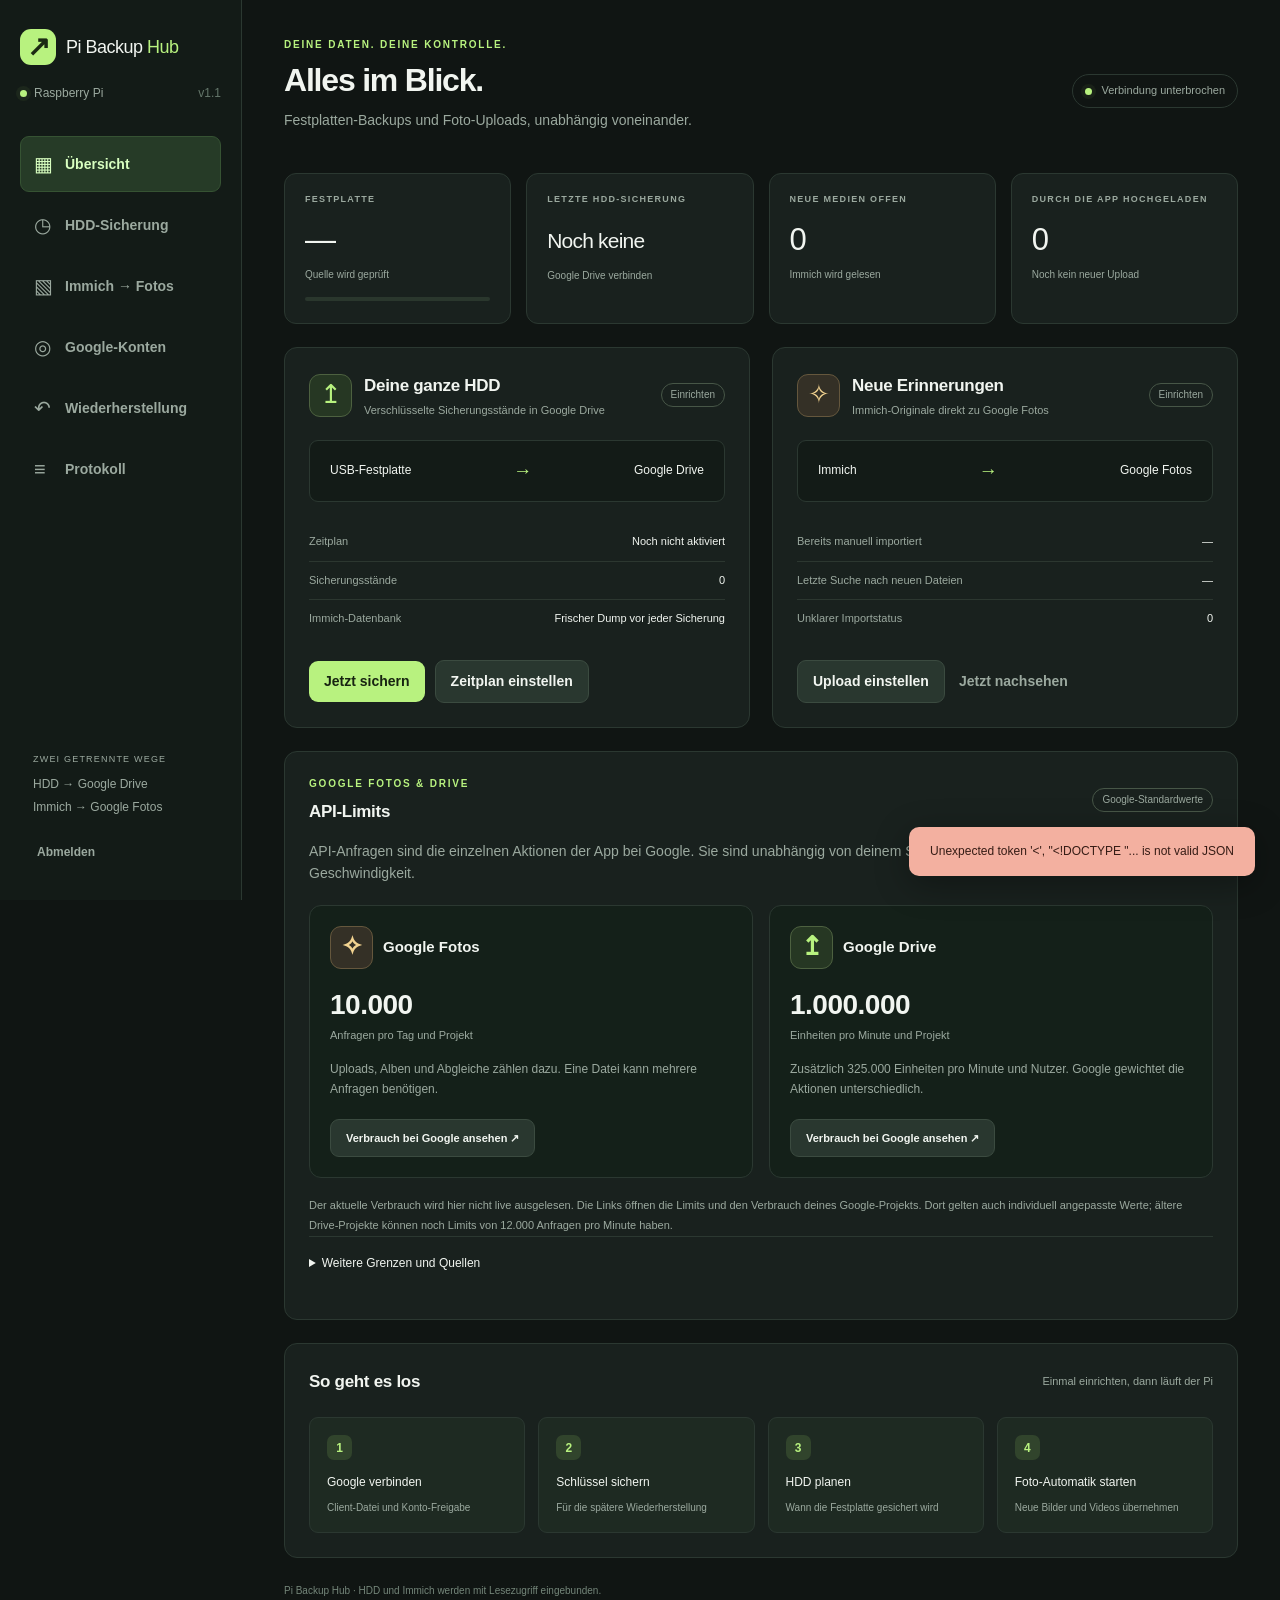
==== commit 1714082b: "Show Google API limits on the dashboard" ====
--- a/templates/index.html
+++ b/templates/index.html
@@ -15,6 +15,16 @@
 <p class="tiny" id="backup-note" role="status"></p></article>
 <div class="two-columns"><article class="panel"><div class="panel-title"><span class="service-icon drive">↥</span><div><h2>Deine ganze HDD</h2><p class="muted">Verschlüsselte Sicherungsstände in Google Drive</p></div><span class="badge" id="drive-badge">Einrichten</span></div><div class="path-flow"><span>USB-Festplatte</span><span class="flow-arrow">→</span><span>Google Drive</span></div><dl class="details"><div><dt>Zeitplan</dt><dd id="schedule-summary">Noch nicht aktiviert</dd></div><div><dt>Sicherungsstände</dt><dd id="snapshot-count">0</dd></div><div><dt>Immich-Datenbank</dt><dd>Frischer Dump vor jeder Sicherung</dd></div></dl><div class="button-row"><button class="primary" data-job="backup" id="backup-now">Jetzt sichern</button><button class="secondary" data-goto="schedule">Zeitplan einstellen</button></div></article>
 <article class="panel"><div class="panel-title"><span class="service-icon photos">✧</span><div><h2>Neue Erinnerungen</h2><p class="muted">Immich-Originale direkt zu Google Fotos</p></div><span class="badge" id="photos-badge">Einrichten</span></div><div class="path-flow"><span>Immich</span><span class="flow-arrow">→</span><span>Google Fotos</span></div><dl class="details"><div><dt>Bereits manuell importiert</dt><dd id="baseline-count">—</dd></div><div><dt>Letzte Suche nach neuen Dateien</dt><dd id="last-scan">—</dd></div><div><dt>Unklarer Importstatus</dt><dd id="review-count">0</dd></div></dl><div class="button-row"><button class="secondary" data-goto="photos">Upload einstellen</button><button class="text-button" id="scan-now">Jetzt nachsehen</button></div></article></div>
+<article class="panel api-limits" aria-labelledby="api-limits-title">
+<div class="section-heading"><div><p class="eyebrow">GOOGLE FOTOS &amp; DRIVE</p><h2 id="api-limits-title">API-Limits</h2></div><span class="badge">Google-Standardwerte</span></div>
+<p class="muted">API-Anfragen sind die einzelnen Aktionen der App bei Google. Sie sind unabhängig von deinem Speicherplatz und deiner Upload-Geschwindigkeit.</p>
+<div class="api-limit-grid">
+<section class="api-limit-card" aria-labelledby="photos-limit-title"><h3 id="photos-limit-title"><span class="service-icon photos" aria-hidden="true">✧</span> Google Fotos</h3><strong class="api-limit-value">10.000 <span>Anfragen pro Tag und Projekt</span></strong><p>Uploads, Alben und Abgleiche zählen dazu. Eine Datei kann mehrere Anfragen benötigen.</p><a class="button secondary" id="photos-quota-link" href="https://console.cloud.google.com/apis/api/photoslibrary.googleapis.com/quotas" target="_blank" rel="noopener noreferrer">Verbrauch bei Google ansehen ↗</a></section>
+<section class="api-limit-card" aria-labelledby="drive-limit-title"><h3 id="drive-limit-title"><span class="service-icon drive" aria-hidden="true">↥</span> Google Drive</h3><strong class="api-limit-value">1.000.000 <span>Einheiten pro Minute und Projekt</span></strong><p>Zusätzlich 325.000 Einheiten pro Minute und Nutzer. Google gewichtet die Aktionen unterschiedlich.</p><a class="button secondary" id="drive-quota-link" href="https://console.cloud.google.com/apis/api/drive.googleapis.com/quotas" target="_blank" rel="noopener noreferrer">Verbrauch bei Google ansehen ↗</a></section>
+</div>
+<p class="tiny api-limit-note">Der aktuelle Verbrauch wird hier nicht live ausgelesen. Die Links öffnen die Limits und den Verbrauch deines Google-Projekts. Dort gelten auch individuell angepasste Werte; ältere Drive-Projekte können noch Limits von 12.000 Anfragen pro Minute haben.</p>
+<details class="advanced"><summary>Weitere Grenzen und Quellen</summary><dl class="details"><div><dt>Google Fotos: Medien abrufen</dt><dd>75.000 Abrufe pro Tag und Projekt. Die Foto-Automatik lädt Originale hoch und verwendet diese Downloads nicht.</dd></div><div><dt>Drive: einzelne Datei</dt><dd>Bis zu 5 Terabyte. Die HDD-Sicherung speichert viele kleinere, verschlüsselte Dateien.</dd></div><div><dt>Drive: Google-Workspace-Konten</dt><dd>750 Gigabyte Uploads und Kopien innerhalb von 24 Stunden pro Nutzer. Google nennt diese Grenze für Workspace-Konten.</dd></div></dl><p class="tiny">Standardwerte geprüft am 26.10.2026. <a href="https://developers.google.com/photos/overview/api-limits-quotas" target="_blank" rel="noopener noreferrer">Google-Fotos-Dokumentation ↗</a> · <a href="https://developers.google.com/workspace/drive/api/guides/limits" target="_blank" rel="noopener noreferrer">Drive-Dokumentation ↗</a></p></details>
+</article>
 <article class="panel"><div class="section-heading"><h2>So geht es los</h2><span class="muted tiny">Einmal einrichten, dann läuft der Pi</span></div><div class="setup-steps"><button data-goto="accounts"><span class="step-number">1</span><b>Google verbinden</b><small>Client-Datei und Konto-Freigabe</small></button><button data-goto="recovery"><span class="step-number">2</span><b>Schlüssel sichern</b><small>Für die spätere Wiederherstellung</small></button><button data-goto="schedule"><span class="step-number">3</span><b>HDD planen</b><small>Wann die Festplatte gesichert wird</small></button><button data-goto="photos"><span class="step-number">4</span><b>Foto-Automatik starten</b><small>Neue Bilder und Videos übernehmen</small></button></div></article>
 </section>
 
--- a/static/style.css
+++ b/static/style.css
@@ -2,4 +2,6 @@
 
 .stat strong .storage-unit{display:block;font-size:13px;line-height:1.4;letter-spacing:0;color:var(--muted);margin-top:3px}
 
+.api-limits .eyebrow{margin:0 0 6px}.api-limit-grid{display:grid;grid-template-columns:repeat(2,minmax(0,1fr));gap:16px;margin-top:20px}.api-limit-card{min-width:0;padding:20px;border:1px solid var(--line);border-radius:12px;background:#142019}.api-limit-card h3{display:flex;align-items:center;gap:10px;font-size:15px;margin:0 0 19px}.api-limit-value{display:block;font-size:28px;line-height:1.2;letter-spacing:-.5px}.api-limit-value span{display:block;margin-top:6px;font-size:11px;line-height:1.6;font-weight:400;letter-spacing:0;color:var(--muted)}.api-limit-card p{font-size:12px;line-height:1.7;color:var(--muted);min-height:42px;margin:14px 0 18px}.api-limit-card .button{font-size:11px;max-width:100%;white-space:normal;text-align:center}.api-limit-note{margin:18px 0 0;line-height:1.8}.api-limits .details>div{align-items:start}.api-limits .details dd{max-width:65%;line-height:1.7}.api-limits .advanced a{color:var(--accent)}@media(max-width:800px){.api-limit-grid{grid-template-columns:1fr}.api-limit-card p{min-height:0}.api-limits .details>div{display:block}.api-limits .details dd{max-width:none;text-align:left;margin:5px 0 0}}
+
 .backup-progress-panel{border-color:#91bc5d66;background:linear-gradient(130deg,#203025,#18211c 65%)}.backup-progress-panel .eyebrow{margin:0 0 6px}.backup-progress-panel h2{font-size:20px}.backup-progress-heading{display:flex;align-items:center;gap:16px;margin:22px 0 13px}.backup-progress-heading strong{font-size:38px;line-height:1.15;letter-spacing:-1px}.backup-progress-panel progress{height:9px}.backup-metrics{display:grid;grid-template-columns:repeat(4,minmax(0,1fr));gap:22px;margin:22px 0}.backup-metrics>div{min-width:0}.backup-metrics span,.backup-metrics small{display:block;color:var(--muted);font-size:11px;line-height:1.5}.backup-metrics strong{display:block;font-size:18px;font-weight:600;margin:7px 0;overflow-wrap:anywhere}.backup-metrics small{font-size:10px}.backup-progress-panel.is-paused{border-color:#d8b86c88}.backup-progress-panel.is-paused progress{opacity:.55}.backup-progress-panel #backup-note{margin-bottom:0;line-height:1.7}@media(max-width:1180px){.backup-metrics{grid-template-columns:1fr 1fr;gap:15px}}@media(max-width:550px){.backup-progress-panel .section-heading{gap:16px}.backup-progress-panel .button-row{width:100%}.backup-metrics strong{font-size:16px}.backup-progress-heading strong{font-size:32px}}
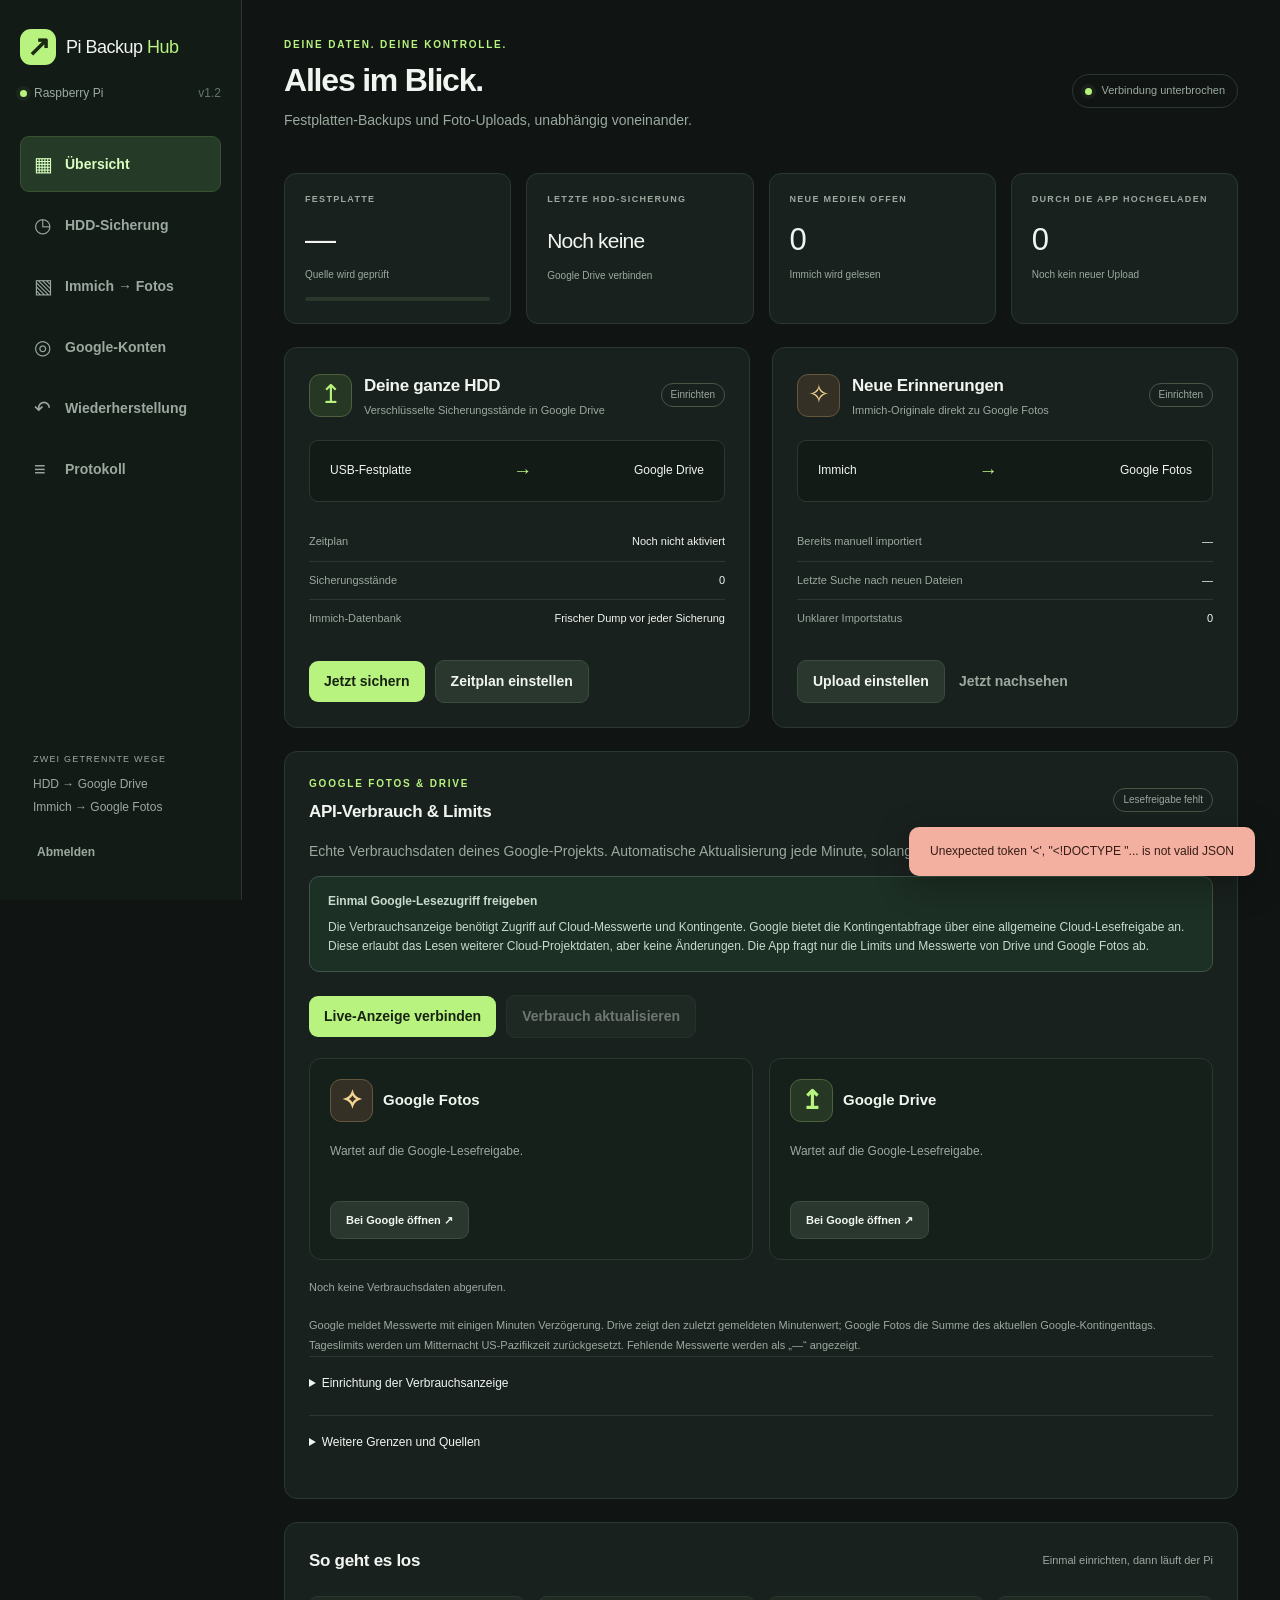
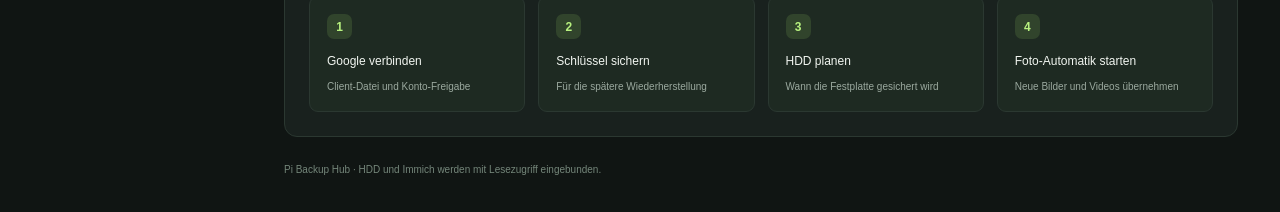
==== commit 9fdb58b7: "Add Google API quota usage to the dashboard" ====
--- a/templates/index.html
+++ b/templates/index.html
@@ -1,6 +1,6 @@
 <!doctype html>
-<html lang="de"><head><meta charset="utf-8"><meta name="viewport" content="width=device-width,initial-scale=1"><meta name="csrf-token" content="{{ csrf }}"><title>Pi Backup Hub</title><link rel="stylesheet" href="/static/style.css"><script src="/static/progress.js" defer></script><script src="/static/app.js" defer></script></head>
-<body><div class="shell"><aside class="sidebar"><a class="brand" href="/"><span class="brand-mark small">↗</span><span>Pi Backup <b>Hub</b></span></a><div class="server-label"><span class="status-dot"></span> Raspberry Pi <span class="version">v1.1</span></div>
+<html lang="de"><head><meta charset="utf-8"><meta name="viewport" content="width=device-width,initial-scale=1"><meta name="csrf-token" content="{{ csrf }}"><title>Pi Backup Hub</title><link rel="stylesheet" href="/static/style.css"><script src="/static/progress.js" defer></script><script src="/static/quotas.js" defer></script><script src="/static/app.js" defer></script></head>
+<body><div class="shell"><aside class="sidebar"><a class="brand" href="/"><span class="brand-mark small">↗</span><span>Pi Backup <b>Hub</b></span></a><div class="server-label"><span class="status-dot"></span> Raspberry Pi <span class="version">v1.2</span></div>
 <nav aria-label="Hauptnavigation"><button class="nav-item active" data-tab="overview"><span>▦</span> Übersicht</button><button class="nav-item" data-tab="schedule"><span>◷</span> HDD-Sicherung</button><button class="nav-item" data-tab="photos"><span>▧</span> Immich → Fotos</button><button class="nav-item" data-tab="accounts"><span>◎</span> Google-Konten</button><button class="nav-item" data-tab="recovery"><span>↶</span> Wiederherstellung</button><button class="nav-item" data-tab="activity"><span>≡</span> Protokoll</button></nav>
 <div class="sidebar-bottom"><div class="tiny">ZWEI GETRENNTE WEGE</div><p>HDD → Google Drive<br>Immich → Google Fotos</p><button class="text-button" id="logout">Abmelden</button></div></aside>
 <main class="main"><header class="page-header"><div><p class="eyebrow">DEINE DATEN. DEINE KONTROLLE.</p><h1 id="page-title">Alles im Blick.</h1><p class="muted" id="page-subtitle">Festplatten-Backups und Foto-Uploads, unabhängig voneinander.</p></div><div class="live-pill"><span class="status-dot"></span><span id="live-status">Verbinde …</span></div></header>
@@ -11,18 +11,22 @@
 <div class="section-heading"><div><p class="eyebrow">AKTUELLE AUFGABE</p><h2 id="running-label">HDD sichern</h2></div><div class="button-row"><button class="secondary" id="pause-job">Pausieren</button><button class="primary" id="resume-job" hidden>Fortsetzen</button><button class="danger-button" id="cancel-job">Abbrechen</button></div></div>
 <div class="backup-progress-heading"><strong id="job-percent">—</strong><span class="badge" id="job-phase">Wird vorbereitet</span></div>
 <progress id="job-progress" max="100" value="0" aria-label="Fortschritt der Sicherung"></progress><p class="tiny" id="job-progress-text"></p>
-<div class="backup-metrics" id="backup-metrics"><div><span>Upload der App</span><strong id="backup-speed">—</strong><small>Megabyte pro Sekunde · inkl. Foto-Uploads</small></div><div><span>Restzeit · geschätzt</span><strong id="backup-remaining">Wird berechnet</strong></div><div><span>Voraussichtlich fertig</span><strong id="backup-finish">Wird berechnet</strong></div><div><span>Quelldaten verarbeitet</span><strong id="backup-processed">—</strong></div></div>
+<div class="backup-metrics" id="backup-metrics"><div><span>Upload der App</span><strong id="backup-speed">—</strong><small>Megabyte pro Sekunde · inkl. Foto-Uploads</small></div><div><span>Restzeit · geschätzt</span><strong id="backup-remaining">Wird berechnet</strong></div><div><span>Voraussichtlich fertig</span><strong id="backup-finish">Wird berechnet</strong></div><div><span>Verarbeitet in diesem Prüflauf</span><strong id="backup-processed">—</strong></div></div>
 <p class="tiny" id="backup-note" role="status"></p></article>
 <div class="two-columns"><article class="panel"><div class="panel-title"><span class="service-icon drive">↥</span><div><h2>Deine ganze HDD</h2><p class="muted">Verschlüsselte Sicherungsstände in Google Drive</p></div><span class="badge" id="drive-badge">Einrichten</span></div><div class="path-flow"><span>USB-Festplatte</span><span class="flow-arrow">→</span><span>Google Drive</span></div><dl class="details"><div><dt>Zeitplan</dt><dd id="schedule-summary">Noch nicht aktiviert</dd></div><div><dt>Sicherungsstände</dt><dd id="snapshot-count">0</dd></div><div><dt>Immich-Datenbank</dt><dd>Frischer Dump vor jeder Sicherung</dd></div></dl><div class="button-row"><button class="primary" data-job="backup" id="backup-now">Jetzt sichern</button><button class="secondary" data-goto="schedule">Zeitplan einstellen</button></div></article>
 <article class="panel"><div class="panel-title"><span class="service-icon photos">✧</span><div><h2>Neue Erinnerungen</h2><p class="muted">Immich-Originale direkt zu Google Fotos</p></div><span class="badge" id="photos-badge">Einrichten</span></div><div class="path-flow"><span>Immich</span><span class="flow-arrow">→</span><span>Google Fotos</span></div><dl class="details"><div><dt>Bereits manuell importiert</dt><dd id="baseline-count">—</dd></div><div><dt>Letzte Suche nach neuen Dateien</dt><dd id="last-scan">—</dd></div><div><dt>Unklarer Importstatus</dt><dd id="review-count">0</dd></div></dl><div class="button-row"><button class="secondary" data-goto="photos">Upload einstellen</button><button class="text-button" id="scan-now">Jetzt nachsehen</button></div></article></div>
 <article class="panel api-limits" aria-labelledby="api-limits-title">
-<div class="section-heading"><div><p class="eyebrow">GOOGLE FOTOS &amp; DRIVE</p><h2 id="api-limits-title">API-Limits</h2></div><span class="badge">Google-Standardwerte</span></div>
-<p class="muted">API-Anfragen sind die einzelnen Aktionen der App bei Google. Sie sind unabhängig von deinem Speicherplatz und deiner Upload-Geschwindigkeit.</p>
+<div class="section-heading"><div><p class="eyebrow">GOOGLE FOTOS &amp; DRIVE</p><h2 id="api-limits-title">API-Verbrauch &amp; Limits</h2></div><span class="badge" id="quota-status">Lesefreigabe fehlt</span></div>
+<p class="muted">Echte Verbrauchsdaten deines Google-Projekts. Automatische Aktualisierung jede Minute, solange das Dashboard geöffnet ist.</p>
+<div class="notice" id="quota-connect-notice"><b>Einmal Google-Lesezugriff freigeben</b><p>Die Verbrauchsanzeige benötigt Zugriff auf Cloud-Messwerte und Kontingente. Google bietet die Kontingentabfrage über eine allgemeine Cloud-Lesefreigabe an. Diese erlaubt das Lesen weiterer Cloud-Projektdaten, aber keine Änderungen. Die App fragt nur die Limits und Messwerte von Drive und Google Fotos ab.</p></div>
+<div class="button-row"><button class="primary oauth-button" data-purpose="monitoring" id="connect-monitoring">Live-Anzeige verbinden</button><button class="secondary" id="refresh-quotas" disabled>Verbrauch aktualisieren</button><button class="text-button disconnect" data-purpose="monitoring" id="disconnect-monitoring" hidden>Lesefreigabe trennen</button></div><p class="tiny" id="monitoring-account"></p>
+<p class="notice danger" id="quota-error" role="status" hidden></p>
 <div class="api-limit-grid">
-<section class="api-limit-card" aria-labelledby="photos-limit-title"><h3 id="photos-limit-title"><span class="service-icon photos" aria-hidden="true">✧</span> Google Fotos</h3><strong class="api-limit-value">10.000 <span>Anfragen pro Tag und Projekt</span></strong><p>Uploads, Alben und Abgleiche zählen dazu. Eine Datei kann mehrere Anfragen benötigen.</p><a class="button secondary" id="photos-quota-link" href="https://console.cloud.google.com/apis/api/photoslibrary.googleapis.com/quotas" target="_blank" rel="noopener noreferrer">Verbrauch bei Google ansehen ↗</a></section>
-<section class="api-limit-card" aria-labelledby="drive-limit-title"><h3 id="drive-limit-title"><span class="service-icon drive" aria-hidden="true">↥</span> Google Drive</h3><strong class="api-limit-value">1.000.000 <span>Einheiten pro Minute und Projekt</span></strong><p>Zusätzlich 325.000 Einheiten pro Minute und Nutzer. Google gewichtet die Aktionen unterschiedlich.</p><a class="button secondary" id="drive-quota-link" href="https://console.cloud.google.com/apis/api/drive.googleapis.com/quotas" target="_blank" rel="noopener noreferrer">Verbrauch bei Google ansehen ↗</a></section>
+<section class="api-limit-card" aria-labelledby="photos-limit-title"><h3 id="photos-limit-title"><span class="service-icon photos" aria-hidden="true">✧</span> Google Fotos</h3><div id="photos-quota-rows"><p>Wartet auf die Google-Lesefreigabe.</p></div><a class="button secondary" id="photos-quota-link" href="https://console.cloud.google.com/apis/api/photoslibrary.googleapis.com/quotas" target="_blank" rel="noopener noreferrer">Bei Google öffnen ↗</a></section>
+<section class="api-limit-card" aria-labelledby="drive-limit-title"><h3 id="drive-limit-title"><span class="service-icon drive" aria-hidden="true">↥</span> Google Drive</h3><div id="drive-quota-rows"><p>Wartet auf die Google-Lesefreigabe.</p></div><a class="button secondary" id="drive-quota-link" href="https://console.cloud.google.com/apis/api/drive.googleapis.com/quotas" target="_blank" rel="noopener noreferrer">Bei Google öffnen ↗</a></section>
 </div>
-<p class="tiny api-limit-note">Der aktuelle Verbrauch wird hier nicht live ausgelesen. Die Links öffnen die Limits und den Verbrauch deines Google-Projekts. Dort gelten auch individuell angepasste Werte; ältere Drive-Projekte können noch Limits von 12.000 Anfragen pro Minute haben.</p>
+<p class="tiny api-limit-note" id="quota-updated">Noch keine Verbrauchsdaten abgerufen.</p><p class="tiny api-limit-note">Google meldet Messwerte mit einigen Minuten Verzögerung. Drive zeigt den zuletzt gemeldeten Minutenwert; Google Fotos die Summe des aktuellen Google-Kontingenttags. Tageslimits werden um Mitternacht US-Pazifikzeit zurückgesetzt. Fehlende Messwerte werden als „—“ angezeigt.</p>
+<details class="advanced"><summary>Einrichtung der Verbrauchsanzeige</summary><p>Im selben Google-Projekt müssen die <a id="monitoring-api-link" href="https://console.cloud.google.com/apis/library/monitoring.googleapis.com" target="_blank" rel="noopener noreferrer">Cloud Monitoring API ↗</a> und die <a id="serviceusage-api-link" href="https://console.cloud.google.com/apis/library/serviceusage.googleapis.com" target="_blank" rel="noopener noreferrer">Service Usage API ↗</a> aktiviert sein. Danach „Live-Anzeige verbinden“ wählen und den heruntergeladenen Anmeldehelfer auf diesem Computer mit Python öffnen. Das Google-Konto muss die Projektmesswerte und Kontingente lesen dürfen.</p><p>Die Anzeige aktiviert keine Abrechnung und legt keine kostenpflichtigen Cloud-Ressourcen an. Google stellt monatlich eine Million abgefragte Messreihen pro Abrechnungskonto kostenlos bereit; diese Freimenge wird mit anderen Monitoring-Abfragen geteilt.</p></details>
 <details class="advanced"><summary>Weitere Grenzen und Quellen</summary><dl class="details"><div><dt>Google Fotos: Medien abrufen</dt><dd>75.000 Abrufe pro Tag und Projekt. Die Foto-Automatik lädt Originale hoch und verwendet diese Downloads nicht.</dd></div><div><dt>Drive: einzelne Datei</dt><dd>Bis zu 5 Terabyte. Die HDD-Sicherung speichert viele kleinere, verschlüsselte Dateien.</dd></div><div><dt>Drive: Google-Workspace-Konten</dt><dd>750 Gigabyte Uploads und Kopien innerhalb von 24 Stunden pro Nutzer. Google nennt diese Grenze für Workspace-Konten.</dd></div></dl><p class="tiny">Standardwerte geprüft am 26.10.2026. <a href="https://developers.google.com/photos/overview/api-limits-quotas" target="_blank" rel="noopener noreferrer">Google-Fotos-Dokumentation ↗</a> · <a href="https://developers.google.com/workspace/drive/api/guides/limits" target="_blank" rel="noopener noreferrer">Drive-Dokumentation ↗</a></p></details>
 </article>
 <article class="panel"><div class="section-heading"><h2>So geht es los</h2><span class="muted tiny">Einmal einrichten, dann läuft der Pi</span></div><div class="setup-steps"><button data-goto="accounts"><span class="step-number">1</span><b>Google verbinden</b><small>Client-Datei und Konto-Freigabe</small></button><button data-goto="recovery"><span class="step-number">2</span><b>Schlüssel sichern</b><small>Für die spätere Wiederherstellung</small></button><button data-goto="schedule"><span class="step-number">3</span><b>HDD planen</b><small>Wann die Festplatte gesichert wird</small></button><button data-goto="photos"><span class="step-number">4</span><b>Foto-Automatik starten</b><small>Neue Bilder und Videos übernehmen</small></button></div></article>
--- a/static/style.css
+++ b/static/style.css
@@ -2,6 +2,8 @@
 
 .stat strong .storage-unit{display:block;font-size:13px;line-height:1.4;letter-spacing:0;color:var(--muted);margin-top:3px}
 
+.quota-row{padding:15px 0;border-top:1px solid var(--line)}.quota-row:first-child{padding-top:0;border-top:0}.quota-row-heading{display:flex;align-items:start;gap:10px;justify-content:space-between;font-size:11px;line-height:1.6;color:var(--muted)}.quota-row-heading b{white-space:nowrap;color:var(--text)}.quota-row-heading .quota-high{color:var(--amber)}.quota-amount{display:block;font-size:25px;line-height:1.4;margin:7px 0}.quota-amount small{font-size:13px;color:var(--muted);font-weight:400}.quota-row-note{display:block;font-size:10px;color:var(--muted);line-height:1.7;margin:8px 0}.api-limits .advanced p{font-size:12px;color:var(--muted);line-height:1.8}.api-limits #quota-error{font-size:12px;min-height:0}
+
 .api-limits .eyebrow{margin:0 0 6px}.api-limit-grid{display:grid;grid-template-columns:repeat(2,minmax(0,1fr));gap:16px;margin-top:20px}.api-limit-card{min-width:0;padding:20px;border:1px solid var(--line);border-radius:12px;background:#142019}.api-limit-card h3{display:flex;align-items:center;gap:10px;font-size:15px;margin:0 0 19px}.api-limit-value{display:block;font-size:28px;line-height:1.2;letter-spacing:-.5px}.api-limit-value span{display:block;margin-top:6px;font-size:11px;line-height:1.6;font-weight:400;letter-spacing:0;color:var(--muted)}.api-limit-card p{font-size:12px;line-height:1.7;color:var(--muted);min-height:42px;margin:14px 0 18px}.api-limit-card .button{font-size:11px;max-width:100%;white-space:normal;text-align:center}.api-limit-note{margin:18px 0 0;line-height:1.8}.api-limits .details>div{align-items:start}.api-limits .details dd{max-width:65%;line-height:1.7}.api-limits .advanced a{color:var(--accent)}@media(max-width:800px){.api-limit-grid{grid-template-columns:1fr}.api-limit-card p{min-height:0}.api-limits .details>div{display:block}.api-limits .details dd{max-width:none;text-align:left;margin:5px 0 0}}
 
 .backup-progress-panel{border-color:#91bc5d66;background:linear-gradient(130deg,#203025,#18211c 65%)}.backup-progress-panel .eyebrow{margin:0 0 6px}.backup-progress-panel h2{font-size:20px}.backup-progress-heading{display:flex;align-items:center;gap:16px;margin:22px 0 13px}.backup-progress-heading strong{font-size:38px;line-height:1.15;letter-spacing:-1px}.backup-progress-panel progress{height:9px}.backup-metrics{display:grid;grid-template-columns:repeat(4,minmax(0,1fr));gap:22px;margin:22px 0}.backup-metrics>div{min-width:0}.backup-metrics span,.backup-metrics small{display:block;color:var(--muted);font-size:11px;line-height:1.5}.backup-metrics strong{display:block;font-size:18px;font-weight:600;margin:7px 0;overflow-wrap:anywhere}.backup-metrics small{font-size:10px}.backup-progress-panel.is-paused{border-color:#d8b86c88}.backup-progress-panel.is-paused progress{opacity:.55}.backup-progress-panel #backup-note{margin-bottom:0;line-height:1.7}@media(max-width:1180px){.backup-metrics{grid-template-columns:1fr 1fr;gap:15px}}@media(max-width:550px){.backup-progress-panel .section-heading{gap:16px}.backup-progress-panel .button-row{width:100%}.backup-metrics strong{font-size:16px}.backup-progress-heading strong{font-size:32px}}
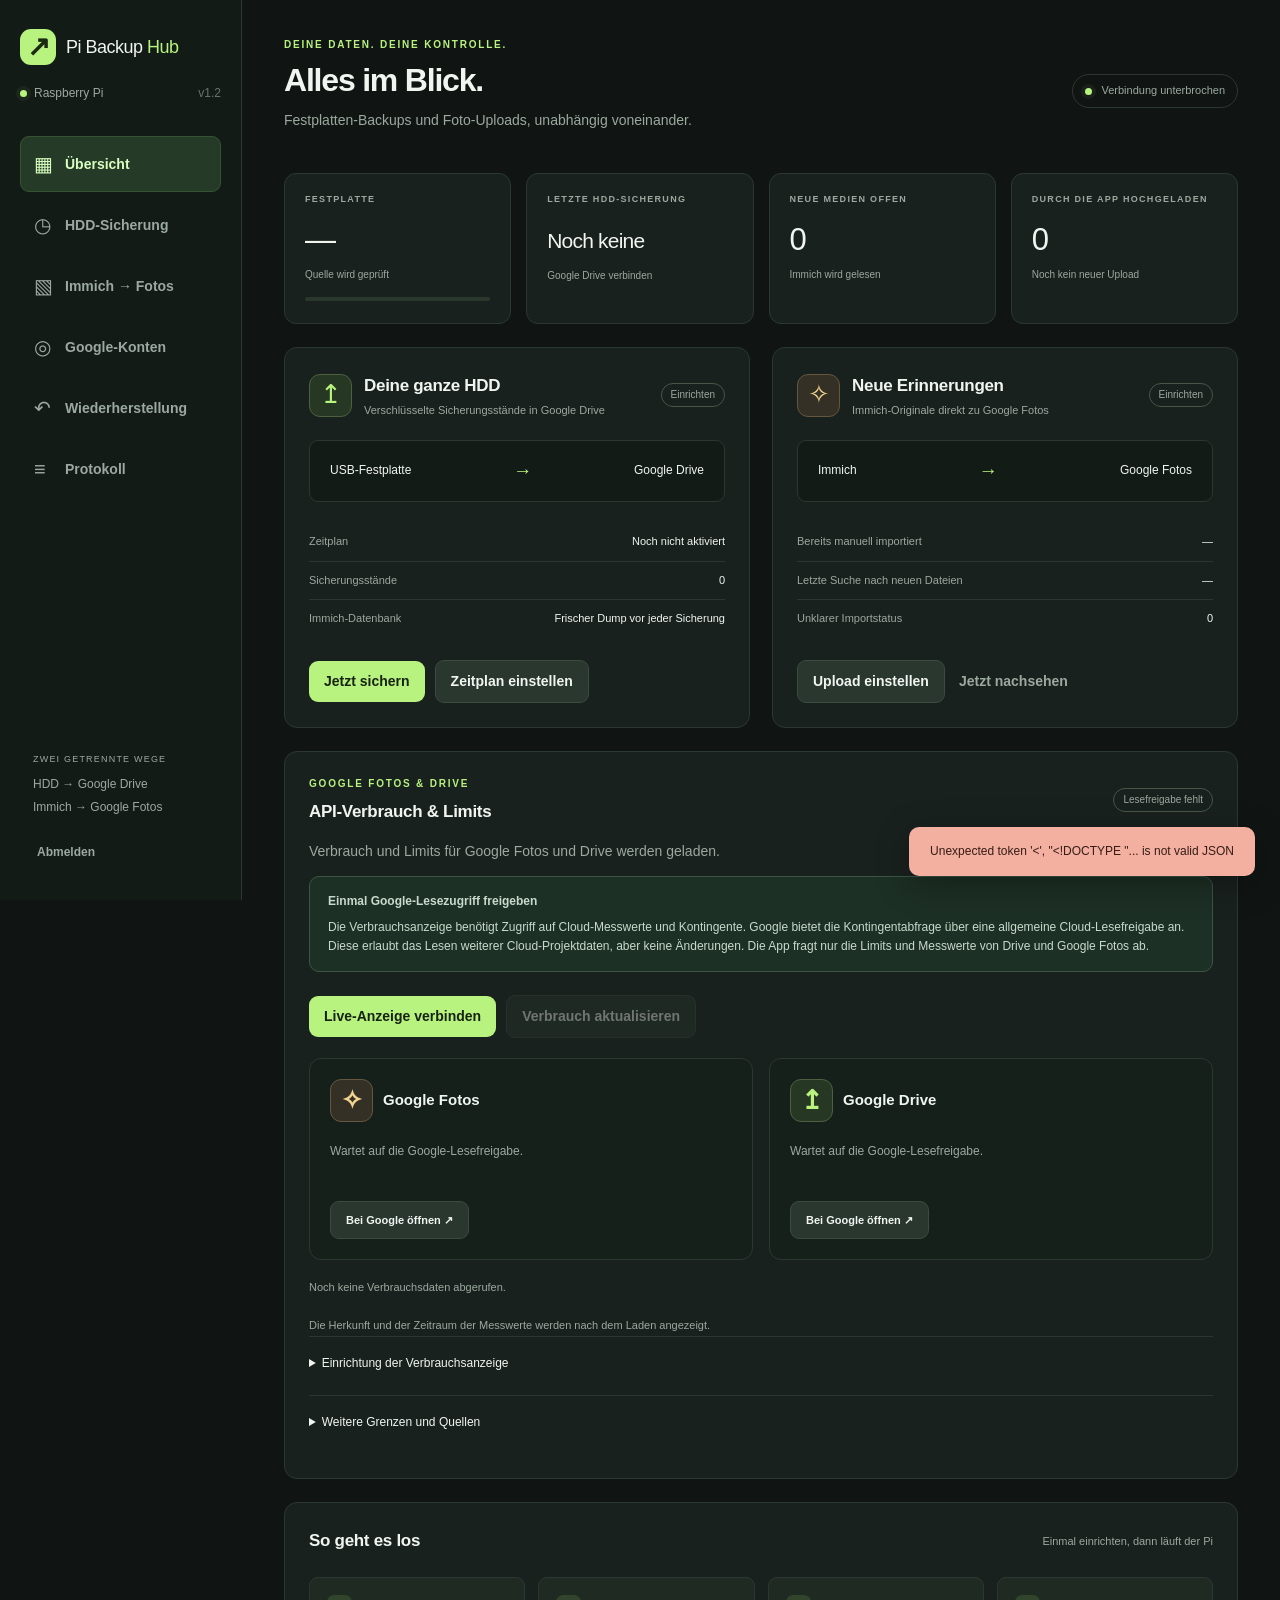
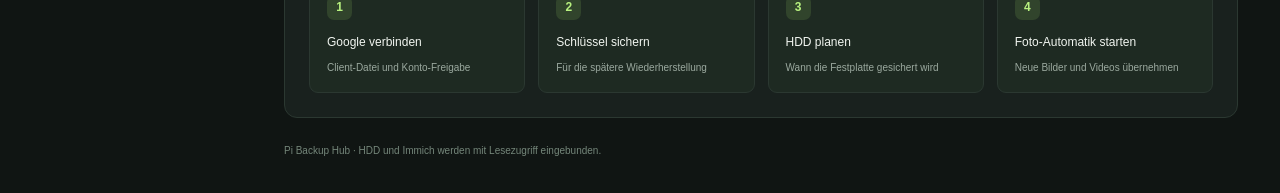
==== commit 33b927ec: "Count app requests when Google usage metrics require billing" ====
--- a/templates/index.html
+++ b/templates/index.html
@@ -17,7 +17,7 @@
 <article class="panel"><div class="panel-title"><span class="service-icon photos">✧</span><div><h2>Neue Erinnerungen</h2><p class="muted">Immich-Originale direkt zu Google Fotos</p></div><span class="badge" id="photos-badge">Einrichten</span></div><div class="path-flow"><span>Immich</span><span class="flow-arrow">→</span><span>Google Fotos</span></div><dl class="details"><div><dt>Bereits manuell importiert</dt><dd id="baseline-count">—</dd></div><div><dt>Letzte Suche nach neuen Dateien</dt><dd id="last-scan">—</dd></div><div><dt>Unklarer Importstatus</dt><dd id="review-count">0</dd></div></dl><div class="button-row"><button class="secondary" data-goto="photos">Upload einstellen</button><button class="text-button" id="scan-now">Jetzt nachsehen</button></div></article></div>
 <article class="panel api-limits" aria-labelledby="api-limits-title">
 <div class="section-heading"><div><p class="eyebrow">GOOGLE FOTOS &amp; DRIVE</p><h2 id="api-limits-title">API-Verbrauch &amp; Limits</h2></div><span class="badge" id="quota-status">Lesefreigabe fehlt</span></div>
-<p class="muted">Echte Verbrauchsdaten deines Google-Projekts. Automatische Aktualisierung jede Minute, solange das Dashboard geöffnet ist.</p>
+<p class="muted" id="quota-description">Verbrauch und Limits für Google Fotos und Drive werden geladen.</p>
 <div class="notice" id="quota-connect-notice"><b>Einmal Google-Lesezugriff freigeben</b><p>Die Verbrauchsanzeige benötigt Zugriff auf Cloud-Messwerte und Kontingente. Google bietet die Kontingentabfrage über eine allgemeine Cloud-Lesefreigabe an. Diese erlaubt das Lesen weiterer Cloud-Projektdaten, aber keine Änderungen. Die App fragt nur die Limits und Messwerte von Drive und Google Fotos ab.</p></div>
 <div class="button-row"><button class="primary oauth-button" data-purpose="monitoring" id="connect-monitoring">Live-Anzeige verbinden</button><button class="secondary" id="refresh-quotas" disabled>Verbrauch aktualisieren</button><button class="text-button disconnect" data-purpose="monitoring" id="disconnect-monitoring" hidden>Lesefreigabe trennen</button></div><p class="tiny" id="monitoring-account"></p>
 <p class="notice danger" id="quota-error" role="status" hidden></p>
@@ -25,7 +25,7 @@
 <section class="api-limit-card" aria-labelledby="photos-limit-title"><h3 id="photos-limit-title"><span class="service-icon photos" aria-hidden="true">✧</span> Google Fotos</h3><div id="photos-quota-rows"><p>Wartet auf die Google-Lesefreigabe.</p></div><a class="button secondary" id="photos-quota-link" href="https://console.cloud.google.com/apis/api/photoslibrary.googleapis.com/quotas" target="_blank" rel="noopener noreferrer">Bei Google öffnen ↗</a></section>
 <section class="api-limit-card" aria-labelledby="drive-limit-title"><h3 id="drive-limit-title"><span class="service-icon drive" aria-hidden="true">↥</span> Google Drive</h3><div id="drive-quota-rows"><p>Wartet auf die Google-Lesefreigabe.</p></div><a class="button secondary" id="drive-quota-link" href="https://console.cloud.google.com/apis/api/drive.googleapis.com/quotas" target="_blank" rel="noopener noreferrer">Bei Google öffnen ↗</a></section>
 </div>
-<p class="tiny api-limit-note" id="quota-updated">Noch keine Verbrauchsdaten abgerufen.</p><p class="tiny api-limit-note">Google meldet Messwerte mit einigen Minuten Verzögerung. Drive zeigt den zuletzt gemeldeten Minutenwert; Google Fotos die Summe des aktuellen Google-Kontingenttags. Tageslimits werden um Mitternacht US-Pazifikzeit zurückgesetzt. Fehlende Messwerte werden als „—“ angezeigt.</p>
+<p class="tiny api-limit-note" id="quota-updated">Noch keine Verbrauchsdaten abgerufen.</p><p class="tiny api-limit-note" id="quota-freshness">Die Herkunft und der Zeitraum der Messwerte werden nach dem Laden angezeigt.</p>
 <details class="advanced"><summary>Einrichtung der Verbrauchsanzeige</summary><p>Im selben Google-Projekt müssen die <a id="monitoring-api-link" href="https://console.cloud.google.com/apis/library/monitoring.googleapis.com" target="_blank" rel="noopener noreferrer">Cloud Monitoring API ↗</a> und die <a id="serviceusage-api-link" href="https://console.cloud.google.com/apis/library/serviceusage.googleapis.com" target="_blank" rel="noopener noreferrer">Service Usage API ↗</a> aktiviert sein. Danach „Live-Anzeige verbinden“ wählen und den heruntergeladenen Anmeldehelfer auf diesem Computer mit Python öffnen. Das Google-Konto muss die Projektmesswerte und Kontingente lesen dürfen.</p><p>Die Anzeige aktiviert keine Abrechnung und legt keine kostenpflichtigen Cloud-Ressourcen an. Google stellt monatlich eine Million abgefragte Messreihen pro Abrechnungskonto kostenlos bereit; diese Freimenge wird mit anderen Monitoring-Abfragen geteilt.</p></details>
 <details class="advanced"><summary>Weitere Grenzen und Quellen</summary><dl class="details"><div><dt>Google Fotos: Medien abrufen</dt><dd>75.000 Abrufe pro Tag und Projekt. Die Foto-Automatik lädt Originale hoch und verwendet diese Downloads nicht.</dd></div><div><dt>Drive: einzelne Datei</dt><dd>Bis zu 5 Terabyte. Die HDD-Sicherung speichert viele kleinere, verschlüsselte Dateien.</dd></div><div><dt>Drive: Google-Workspace-Konten</dt><dd>750 Gigabyte Uploads und Kopien innerhalb von 24 Stunden pro Nutzer. Google nennt diese Grenze für Workspace-Konten.</dd></div></dl><p class="tiny">Standardwerte geprüft am 26.10.2026. <a href="https://developers.google.com/photos/overview/api-limits-quotas" target="_blank" rel="noopener noreferrer">Google-Fotos-Dokumentation ↗</a> · <a href="https://developers.google.com/workspace/drive/api/guides/limits" target="_blank" rel="noopener noreferrer">Drive-Dokumentation ↗</a></p></details>
 </article>
